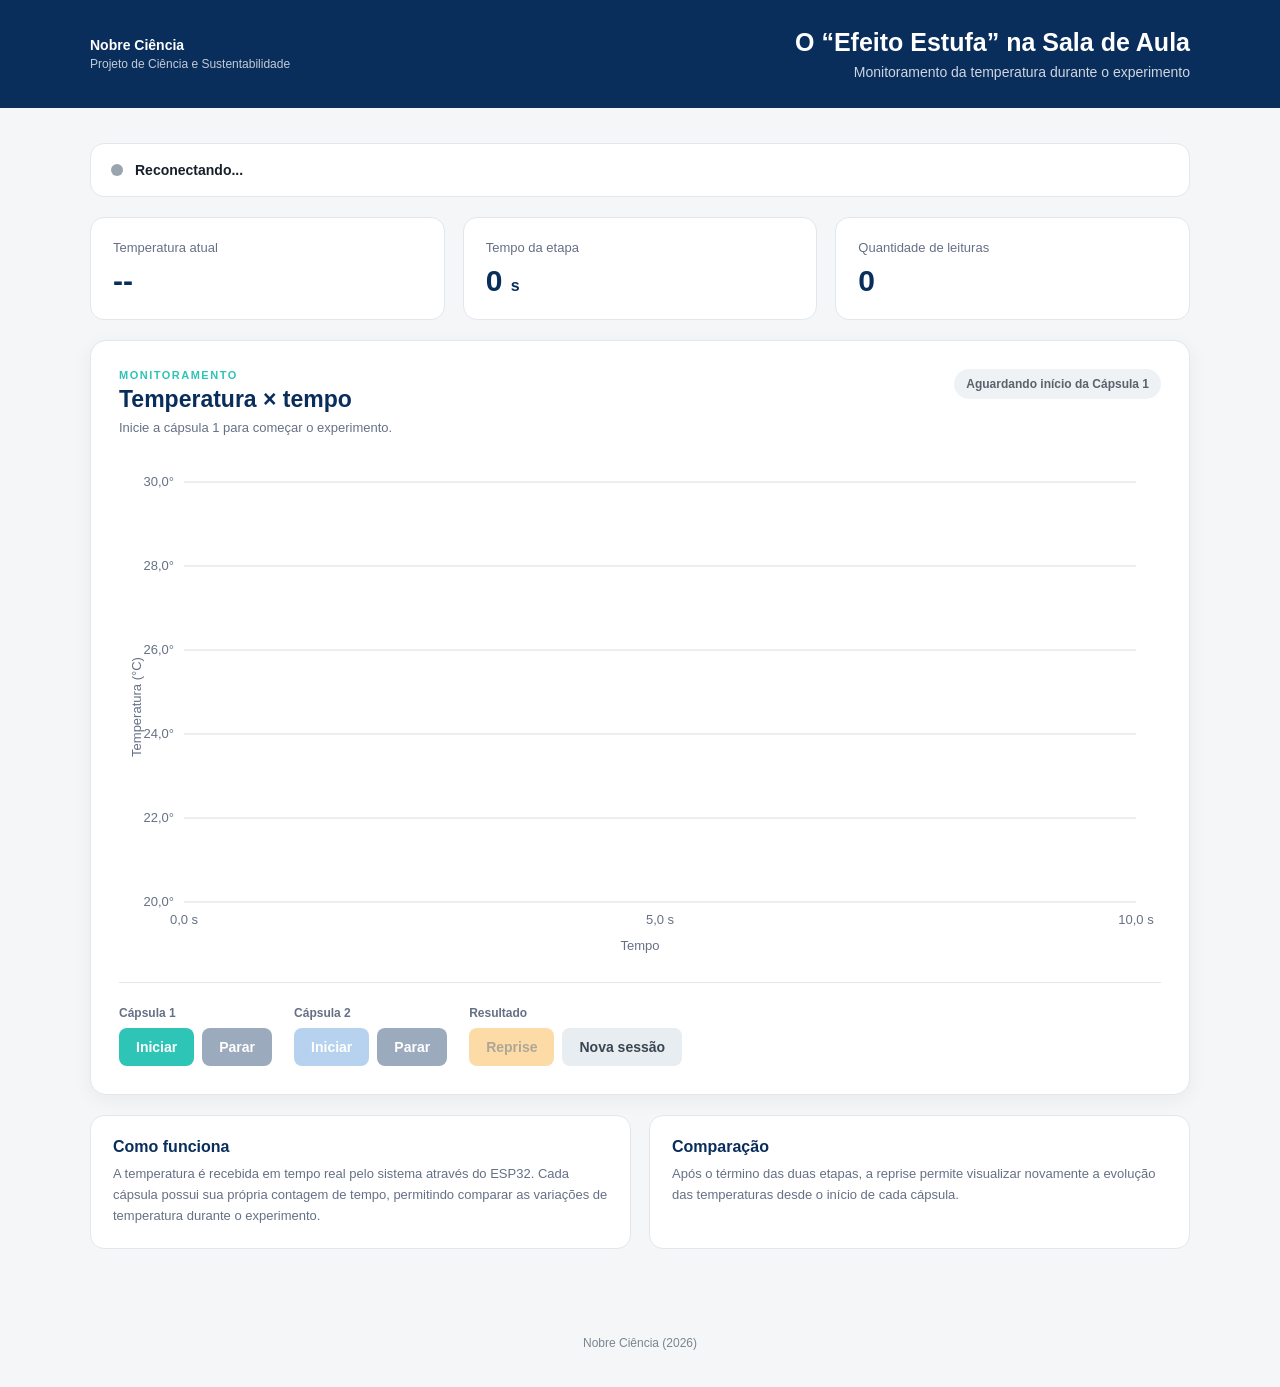
==== public/apresentacao.html @ f06dacd1 "Update apresentacao.html" ====
<!DOCTYPE html>
<html lang="pt-BR">
<head>
    <meta charset="UTF-8">

    <meta
        name="viewport"
        content="width=device-width, initial-scale=1.0"
    >

    <title>Efeito Estufa — Monitoramento</title>

    <link rel="stylesheet" href="style.css">
</head>

<body>

<header>
    <div class="cabecalho-conteudo">
        <div class="marca">
            <div>
                <strong>Nobre Ciência</strong>
                <span>Projeto de Ciência e Sustentabilidade</span>
            </div>
        </div>

        <div class="cabecalho-titulo">
            <h1>O “Efeito Estufa” na Sala de Aula</h1>
            <p>
                Monitoramento da temperatura durante o experimento
            </p>
        </div>
    </div>
</header>


<main>

    <!-- STATUS DA COMUNICAÇÃO -->

    <section class="status-card">

        <div class="status-esquerda">

            <div
                id="statusIndicador"
                class="status-indicador"
            ></div>

            <div>
                <strong id="statusTexto">
                    Conectando ao ESP32...
                </strong>

                <span id="statusLive">
                    Comunicação em tempo real
                </span>
            </div>

        </div>

    </section>


    <!-- INDICADORES -->

    <section class="temperaturas">

        <div class="indicador-card">

            <span>Temperatura atual</span>

            <strong id="temperatura1">
                -- <small>°C</small>
            </strong>

        </div>


        <div class="indicador-card">

            <span>Tempo da etapa</span>

            <strong id="tempoAtual">
                0 <small>s</small>
            </strong>

        </div>


        <div class="indicador-card">

            <span>Quantidade de leituras</span>

            <strong id="quantidadeLeituras">
                0
            </strong>

        </div>

    </section>


    <!-- GRÁFICO -->

    <section class="grafico-container">

        <div class="grafico-cabecalho">

            <div>
                <span class="eyebrow">
                    MONITORAMENTO
                </span>

                <h2>
                    Temperatura × tempo
                </h2>

                <p id="descricaoControle">
                    Inicie a cápsula 1 para começar o experimento.
                </p>
            </div>

            <div
                id="estadoExperimento"
                class="estado-experimento"
            >
                Aguardando
            </div>

        </div>


        <div
            id="graficoArea"
            class="grafico"
        >

            <canvas id="graph"></canvas>

            <div
                id="graficoTooltip"
                class="grafico-tooltip"
            >
                <strong id="tooltipTempo">
                    0 s
                </strong>

                <span id="tooltipTemperatura">
                    0 °C
                </span>
            </div>

        </div>


        <!-- CONTROLES -->

        <div class="controles">

            <div class="grupo-controle">

                <span class="controle-titulo">
                    Cápsula 1
                </span>

                <div class="botoes">

                    <button
                        id="iniciar"
                        type="button"
                    >
                        Iniciar
                    </button>

                    <button
                        id="parar"
                        type="button"
                        class="secundario"
                        disabled
                    >
                        Parar
                    </button>

                </div>

            </div>


            <div class="grupo-controle">

                <span class="controle-titulo">
                    Cápsula 2
                </span>

                <div class="botoes">

                    <button
                        id="iniciar2"
                        type="button"
                        class="capsula2"
                        disabled
                    >
                        Iniciar
                    </button>

                    <button
                        id="parar2"
                        type="button"
                        class="secundario"
                        disabled
                    >
                        Parar
                    </button>

                </div>

            </div>


            <div class="grupo-controle grupo-reprise">

                <span class="controle-titulo">
                    Resultado
                </span>

                <div class="botoes">

                    <button
                        id="reprise"
                        type="button"
                        class="reprise"
                        disabled
                    >
                        Reprise
                    </button>

                    <button
                        id="novaSessao"
                        type="button"
                        class="novo"
                    >
                        Nova sessão
                    </button>

                </div>

            </div>

        </div>

    </section>


    <!-- INFORMAÇÕES DO EXPERIMENTO -->

    <section class="informacoes">

        <article>
            <h3>Como funciona</h3>

            <p>
                A temperatura é recebida em tempo real pelo sistema
                através do ESP32. Cada cápsula possui sua própria
                contagem de tempo, permitindo comparar as variações
                de temperatura durante o experimento.
            </p>
        </article>


        <article>
            <h3>Comparação</h3>

            <p>
                Após o término das duas etapas, a reprise permite
                visualizar novamente a evolução das temperaturas
                desde o início de cada cápsula.
            </p>
        </article>

    </section>

</main>


<footer>
    <p>
        Nobre Ciência (2026)
    </p>
</footer>


<script src="app.js?v=3"></script>

</body>
</html>
---- public/style.css ----
* {
    box-sizing: border-box;
}

:root {
    --azul: #0A2E5C;
    --azul-claro: #4A90D9;
    --verde: #2EC4B6;
    --amarelo: #F9A825;

    --fundo: #f4f6f8;
    --branco: #ffffff;
    --texto: #17202a;
    --texto-secundario: #667085;
    --borda: #e2e7ec;
}


html {
    scroll-behavior: smooth;
}


body {
    margin: 0;

    font-family:
        Arial,
        Helvetica,
        sans-serif;

    background: var(--fundo);
    color: var(--texto);
}


/* =========================
   CABEÇALHO
   ========================= */

header {
    background: var(--azul);
    color: white;

    padding: 28px 20px;
}


.cabecalho-conteudo {
    max-width: 1100px;
    margin: auto;

    display: flex;
    align-items: center;
    justify-content: space-between;

    gap: 30px;
}


.marca {
    display: flex;
    align-items: center;
    gap: 12px;

    min-width: 220px;
}


.marca-simbolo {
    width: 48px;
    height: 48px;

    border-radius: 12px;

    background: var(--verde);

    display: flex;
    align-items: center;
    justify-content: center;

    font-size: 13px;
    font-weight: bold;
}


.marca strong {
    display: block;
    font-size: 14px;
}


.marca span {
    display: block;

    margin-top: 4px;

    font-size: 12px;

    opacity: .75;
}


.cabecalho-titulo {
    text-align: right;
}


.cabecalho-titulo h1 {
    margin: 0;

    font-size: 25px;
}


.cabecalho-titulo p {
    margin: 7px 0 0;

    font-size: 14px;

    opacity: .8;
}


/* =========================
   CONTEÚDO
   ========================= */

main {
    width: min(1100px, calc(100% - 40px));

    margin: 35px auto 50px;
}


/* =========================
   STATUS
   ========================= */

.status-card {
    background: var(--branco);

    border: 1px solid var(--borda);

    border-radius: 14px;

    padding: 18px 20px;

    margin-bottom: 20px;
}


.status-esquerda {
    display: flex;

    align-items: center;

    gap: 12px;
}


.status-indicador {
    width: 12px;
    height: 12px;

    border-radius: 50%;

    background: #9aa4af;
}


.status-indicador.online {
    background: var(--verde);

    box-shadow:
        0 0 0 5px rgba(46, 196, 182, .15);
}


#statusTexto {
    display: block;

    font-size: 14px;
}


#statusLive {
    display: none;

    margin-top: 3px;

    color: var(--texto-secundario);

    font-size: 12px;
}


#statusLive.visivel {
    display: block;
}


/* =========================
   INDICADORES
   ========================= */

.temperaturas {
    display: grid;

    grid-template-columns:
        repeat(3, 1fr);

    gap: 18px;

    margin-bottom: 20px;
}


.indicador-card {
    background: var(--branco);

    border: 1px solid var(--borda);

    border-radius: 14px;

    padding: 22px;
}


.indicador-card span {
    display: block;

    color: var(--texto-secundario);

    font-size: 13px;

    margin-bottom: 9px;
}


.indicador-card strong {
    display: block;

    color: var(--azul);

    font-size: 30px;

    line-height: 1.1;
}


.indicador-card small {
    font-size: 16px;
}


/* =========================
   GRÁFICO
   ========================= */

.grafico-container {
    background: var(--branco);

    border: 1px solid var(--borda);

    border-radius: 16px;

    padding: 28px;

    box-shadow:
        0 5px 20px rgba(0, 0, 0, .05);
}


.grafico-cabecalho {
    display: flex;

    justify-content: space-between;
    align-items: flex-start;

    gap: 20px;

    margin-bottom: 22px;
}


.eyebrow {
    display: block;

    color: var(--verde);

    font-size: 11px;
    font-weight: bold;

    letter-spacing: 1.5px;

    margin-bottom: 5px;
}


.grafico-cabecalho h2 {
    margin: 0;

    color: var(--azul);

    font-size: 23px;
}


.grafico-cabecalho p {
    margin: 7px 0 0;

    color: var(--texto-secundario);

    font-size: 13px;
}


.estado-experimento {
    padding: 8px 12px;

    border-radius: 20px;

    background: #eef2f5;

    color: #59636e;

    font-size: 12px;
    font-weight: bold;

    white-space: nowrap;
}


.estado-experimento.ativo {
    background: rgba(46, 196, 182, .12);

    color: #148f83;
}


.estado-experimento.finalizado {
    background: rgba(249, 168, 37, .14);

    color: #9a6500;
}


/* Área do gráfico */

.grafico {
    position: relative;

    width: 100%;

    height: 500px;

    touch-action: none;

    user-select: none;
}


#graph {
    display: block;

    width: 100%;
    height: 100%;

    cursor: crosshair;
}


/* =========================
   TOOLTIP
   ========================= */

.grafico-tooltip {
    position: absolute;

    display: none;

    pointer-events: none;

    z-index: 10;

    min-width: 120px;

    padding: 9px 11px;

    border-radius: 8px;

    background: rgba(10, 46, 92, .96);

    color: white;

    box-shadow:
        0 5px 18px rgba(0, 0, 0, .18);

    transform:
        translate(12px, -50%);
}


.grafico-tooltip.visivel {
    display: block;
}


.grafico-tooltip strong {
    display: block;

    font-size: 13px;
}


.grafico-tooltip span {
    display: block;

    margin-top: 3px;

    font-size: 12px;

    opacity: .9;
}


/* =========================
   CONTROLES
   ========================= */

.controles {
    display: flex;

    flex-wrap: wrap;

    gap: 22px;

    margin-top: 25px;

    padding-top: 23px;

    border-top: 1px solid var(--borda);
}


.grupo-controle {
    display: flex;

    flex-direction: column;

    gap: 8px;
}


.controle-titulo {
    color: var(--texto-secundario);

    font-size: 12px;
    font-weight: bold;
}


.botoes {
    display: flex;

    gap: 8px;
}


button {
    border: none;

    padding: 11px 17px;

    border-radius: 8px;

    font-size: 14px;
    font-weight: bold;

    cursor: pointer;

    transition:
        transform .15s ease,
        opacity .15s ease,
        filter .15s ease;
}


button:hover:not(:disabled) {
    filter: brightness(.95);

    transform: translateY(-1px);
}


button:active:not(:disabled) {
    transform: translateY(0);
}


button:disabled {
    cursor: not-allowed;

    opacity: .4;
}


#iniciar {
    background: var(--verde);

    color: white;
}


#parar {
    background: var(--azul);

    color: white;
}


#iniciar2 {
    background: var(--azul-claro);

    color: white;
}


#parar2 {
    background: var(--azul);

    color: white;
}


#reprise {
    background: var(--amarelo);

    color: #382600;
}


#novaSessao {
    background: #e8edf1;

    color: #394550;
}


/* =========================
   INFORMAÇÕES
   ========================= */

.informacoes {
    display: grid;

    grid-template-columns:
        repeat(2, 1fr);

    gap: 18px;

    margin-top: 20px;
}


.informacoes article {
    background: white;

    border: 1px solid var(--borda);

    border-radius: 14px;

    padding: 22px;
}


.informacoes h3 {
    margin: 0 0 8px;

    color: var(--azul);

    font-size: 16px;
}


.informacoes p {
    margin: 0;

    color: var(--texto-secundario);

    font-size: 13px;

    line-height: 1.6;
}


/* =========================
   RODAPÉ
   ========================= */

footer {
    padding: 25px 20px;

    text-align: center;

    color: #7b858f;

    font-size: 12px;
}


/* =========================
   RESPONSIVIDADE
   ========================= */

@media (max-width: 800px) {

    .cabecalho-conteudo {
        flex-direction: column;

        align-items: flex-start;
    }


    .cabecalho-titulo {
        text-align: left;
    }


    .temperaturas {
        grid-template-columns: 1fr;
    }


    .informacoes {
        grid-template-columns: 1fr;
    }


    .grafico {
        height: 430px;
    }

}


@media (max-width: 550px) {

    main {
        width: min(100% - 24px, 1100px);

        margin-top: 20px;
    }


    header {
        padding: 22px 16px;
    }


    .cabecalho-titulo h1 {
        font-size: 21px;
    }


    .grafico-container {
        padding: 18px;
    }


    .grafico-cabecalho {
        flex-direction: column;
    }


    .estado-experimento {
        align-self: flex-start;
    }


    .grafico {
        height: 350px;
    }


    .controles {
        flex-direction: column;

        gap: 16px;
    }


    .grupo-controle {
        width: 100%;
    }


    .botoes {
        flex-wrap: wrap;
    }


    button {
        flex: 1;

        min-width: 105px;
    }

}
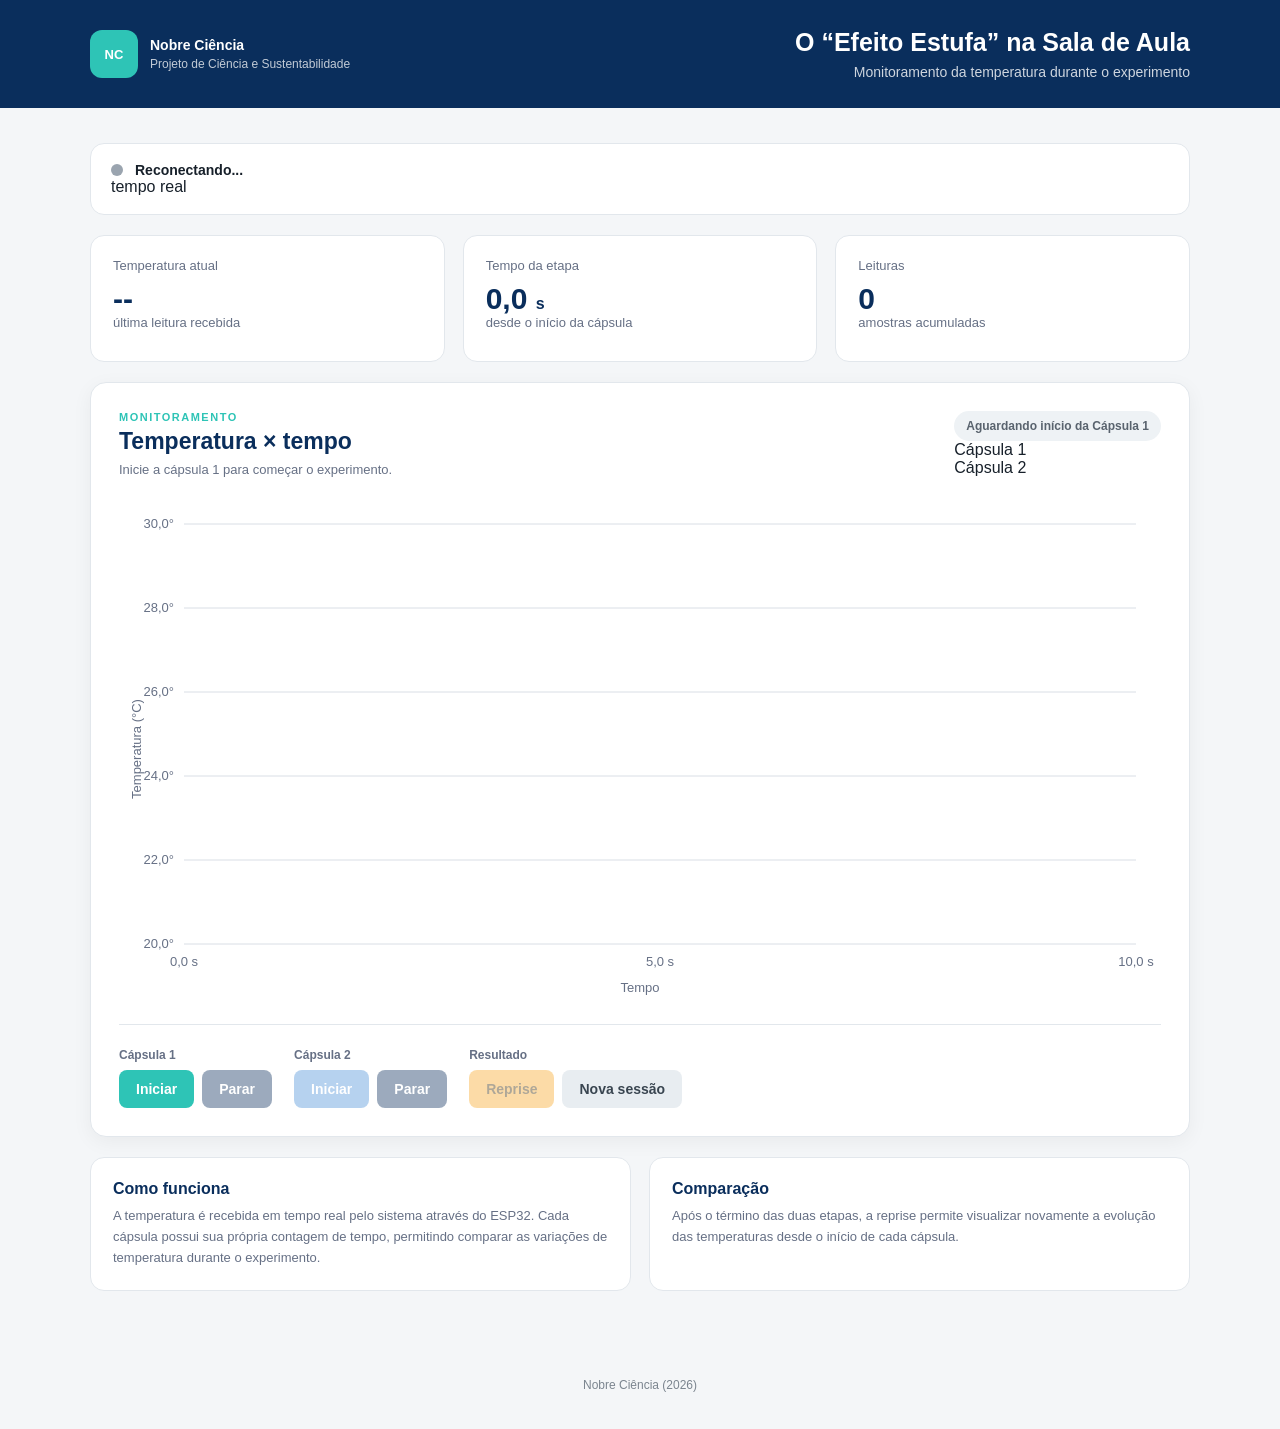
==== commit 6d981728: "Refactor HTML structure and improve readability" ====
--- a/public/apresentacao.html
+++ b/public/apresentacao.html
@@ -2,14 +2,12 @@
 <html lang="pt-BR">
 <head>
     <meta charset="UTF-8">
-
-    <meta
-        name="viewport"
-        content="width=device-width, initial-scale=1.0"
-    >
-
+    <meta name="viewport" content="width=device-width, initial-scale=1.0">
+    <meta name="theme-color" content="#0B2545">
     <title>Efeito Estufa — Monitoramento</title>
-
+    <link rel="preconnect" href="https://fonts.googleapis.com">
+    <link rel="preconnect" href="https://fonts.gstatic.com" crossorigin>
+    <link href="https://fonts.googleapis.com/css2?family=Inter:wght@400;500;600;700;800&display=swap" rel="stylesheet">
     <link rel="stylesheet" href="style.css">
 </head>
 
@@ -18,7 +16,8 @@
 <header>
     <div class="cabecalho-conteudo">
         <div class="marca">
-            <div>
+            <div class="marca-simbolo">NC</div>
+            <div class="marca-texto">
                 <strong>Nobre Ciência</strong>
                 <span>Projeto de Ciência e Sustentabilidade</span>
             </div>
@@ -26,9 +25,7 @@
 
         <div class="cabecalho-titulo">
             <h1>O “Efeito Estufa” na Sala de Aula</h1>
-            <p>
-                Monitoramento da temperatura durante o experimento
-            </p>
+            <p>Monitoramento da temperatura durante o experimento</p>
         </div>
     </div>
 </header>
@@ -36,261 +33,132 @@
 
 <main>
 
-    <!-- STATUS DA COMUNICAÇÃO -->
-
+    <!-- STATUS -->
     <section class="status-card">
-
         <div class="status-esquerda">
-
-            <div
-                id="statusIndicador"
-                class="status-indicador"
-            ></div>
-
-            <div>
-                <strong id="statusTexto">
-                    Conectando ao ESP32...
-                </strong>
-
-                <span id="statusLive">
-                    Comunicação em tempo real
-                </span>
+            <div id="statusIndicador" class="status-indicador"></div>
+            <div class="status-texto">
+                <strong id="statusTexto">Conectando ao ESP32...</strong>
+                <span id="statusLive">Comunicação em tempo real</span>
             </div>
-
         </div>
-
+        <div class="status-direita">
+            <span class="status-tag">tempo real</span>
+        </div>
     </section>
 
 
     <!-- INDICADORES -->
-
     <section class="temperaturas">
+        <div class="indicador-card destaque">
+            <span class="indicador-rotulo">Temperatura atual</span>
+            <strong id="temperatura1" class="indicador-valor">-- <small>°C</small></strong>
+            <span class="indicador-dica">última leitura recebida</span>
+        </div>
 
         <div class="indicador-card">
-
-            <span>Temperatura atual</span>
-
-            <strong id="temperatura1">
-                -- <small>°C</small>
-            </strong>
-
+            <span class="indicador-rotulo">Tempo da etapa</span>
+            <strong id="tempoAtual" class="indicador-valor">0,0 <small>s</small></strong>
+            <span class="indicador-dica">desde o início da cápsula</span>
         </div>
 
-
         <div class="indicador-card">
-
-            <span>Tempo da etapa</span>
-
-            <strong id="tempoAtual">
-                0 <small>s</small>
-            </strong>
-
+            <span class="indicador-rotulo">Leituras</span>
+            <strong id="quantidadeLeituras" class="indicador-valor">0</strong>
+            <span class="indicador-dica">amostras acumuladas</span>
         </div>
-
-
-        <div class="indicador-card">
-
-            <span>Quantidade de leituras</span>
-
-            <strong id="quantidadeLeituras">
-                0
-            </strong>
-
-        </div>
-
     </section>
 
 
     <!-- GRÁFICO -->
-
     <section class="grafico-container">
-
         <div class="grafico-cabecalho">
-
-            <div>
-                <span class="eyebrow">
-                    MONITORAMENTO
-                </span>
-
-                <h2>
-                    Temperatura × tempo
-                </h2>
-
-                <p id="descricaoControle">
-                    Inicie a cápsula 1 para começar o experimento.
-                </p>
+            <div class="grafico-titulo">
+                <span class="eyebrow">MONITORAMENTO</span>
+                <h2>Temperatura × tempo</h2>
+                <p id="descricaoControle">Inicie a cápsula 1 para começar o experimento.</p>
             </div>
 
-            <div
-                id="estadoExperimento"
-                class="estado-experimento"
-            >
-                Aguardando
+            <div class="grafico-meta">
+                <div id="estadoExperimento" class="estado-experimento">Aguardando</div>
+                <div class="legenda">
+                    <div class="legenda-item">
+                        <span class="legenda-cor" style="background:#0B2545"></span>
+                        <span>Cápsula 1</span>
+                    </div>
+                    <div class="legenda-item">
+                        <span class="legenda-cor" style="background:#F59E0B"></span>
+                        <span>Cápsula 2</span>
+                    </div>
+                </div>
+            </div>
+        </div>
+
+        <div id="graficoArea" class="grafico">
+            <canvas id="graph"></canvas>
+            <div id="graficoTooltip" class="grafico-tooltip">
+                <strong id="tooltipTempo">0 s</strong>
+                <span id="tooltipTemperatura">0 °C</span>
+            </div>
+        </div>
+
+        <!-- CONTROLES -->
+        <div class="controles">
+            <div class="grupo-controle">
+                <span class="controle-titulo">Cápsula 1</span>
+                <div class="botoes">
+                    <button id="iniciar" type="button" class="btn btn-verde">Iniciar</button>
+                    <button id="parar" type="button" class="btn btn-azul" disabled>Parar</button>
+                </div>
             </div>
 
-        </div>
-
-
-        <div
-            id="graficoArea"
-            class="grafico"
-        >
-
-            <canvas id="graph"></canvas>
-
-            <div
-                id="graficoTooltip"
-                class="grafico-tooltip"
-            >
-                <strong id="tooltipTempo">
-                    0 s
-                </strong>
-
-                <span id="tooltipTemperatura">
-                    0 °C
-                </span>
+            <div class="grupo-controle">
+                <span class="controle-titulo">Cápsula 2</span>
+                <div class="botoes">
+                    <button id="iniciar2" type="button" class="btn btn-azul-claro" disabled>Iniciar</button>
+                    <button id="parar2" type="button" class="btn btn-azul" disabled>Parar</button>
+                </div>
             </div>
 
+            <div class="grupo-controle grupo-reprise">
+                <span class="controle-titulo">Resultado</span>
+                <div class="botoes">
+                    <button id="reprise" type="button" class="btn btn-amarelo" disabled>Reprise</button>
+                    <button id="novaSessao" type="button" class="btn btn-neutro">Nova sessão</button>
+                </div>
+            </div>
         </div>
-
-
-        <!-- CONTROLES -->
-
-        <div class="controles">
-
-            <div class="grupo-controle">
-
-                <span class="controle-titulo">
-                    Cápsula 1
-                </span>
-
-                <div class="botoes">
-
-                    <button
-                        id="iniciar"
-                        type="button"
-                    >
-                        Iniciar
-                    </button>
-
-                    <button
-                        id="parar"
-                        type="button"
-                        class="secundario"
-                        disabled
-                    >
-                        Parar
-                    </button>
-
-                </div>
-
-            </div>
-
-
-            <div class="grupo-controle">
-
-                <span class="controle-titulo">
-                    Cápsula 2
-                </span>
-
-                <div class="botoes">
-
-                    <button
-                        id="iniciar2"
-                        type="button"
-                        class="capsula2"
-                        disabled
-                    >
-                        Iniciar
-                    </button>
-
-                    <button
-                        id="parar2"
-                        type="button"
-                        class="secundario"
-                        disabled
-                    >
-                        Parar
-                    </button>
-
-                </div>
-
-            </div>
-
-
-            <div class="grupo-controle grupo-reprise">
-
-                <span class="controle-titulo">
-                    Resultado
-                </span>
-
-                <div class="botoes">
-
-                    <button
-                        id="reprise"
-                        type="button"
-                        class="reprise"
-                        disabled
-                    >
-                        Reprise
-                    </button>
-
-                    <button
-                        id="novaSessao"
-                        type="button"
-                        class="novo"
-                    >
-                        Nova sessão
-                    </button>
-
-                </div>
-
-            </div>
-
-        </div>
-
     </section>
 
 
-    <!-- INFORMAÇÕES DO EXPERIMENTO -->
-
+    <!-- INFORMAÇÕES -->
     <section class="informacoes">
-
         <article>
             <h3>Como funciona</h3>
-
             <p>
-                A temperatura é recebida em tempo real pelo sistema
-                através do ESP32. Cada cápsula possui sua própria
-                contagem de tempo, permitindo comparar as variações
-                de temperatura durante o experimento.
+                A temperatura é recebida em tempo real pelo sistema através do ESP32.
+                Cada cápsula possui sua própria contagem de tempo, permitindo comparar
+                as variações de temperatura durante o experimento.
             </p>
         </article>
 
-
         <article>
             <h3>Comparação</h3>
-
             <p>
-                Após o término das duas etapas, a reprise permite
-                visualizar novamente a evolução das temperaturas
-                desde o início de cada cápsula.
+                Após o término das duas etapas, a reprise permite visualizar novamente
+                a evolução das temperaturas desde o início de cada cápsula.
             </p>
         </article>
-
     </section>
 
 </main>
 
 
 <footer>
-    <p>
-        Nobre Ciência (2026)
-    </p>
+    <p>Nobre Ciência (2026)</p>
 </footer>
 
-
-<script src="app.js?v=3"></script>
+<script src="app.js?v=4"></script>
 
 </body>
 </html>
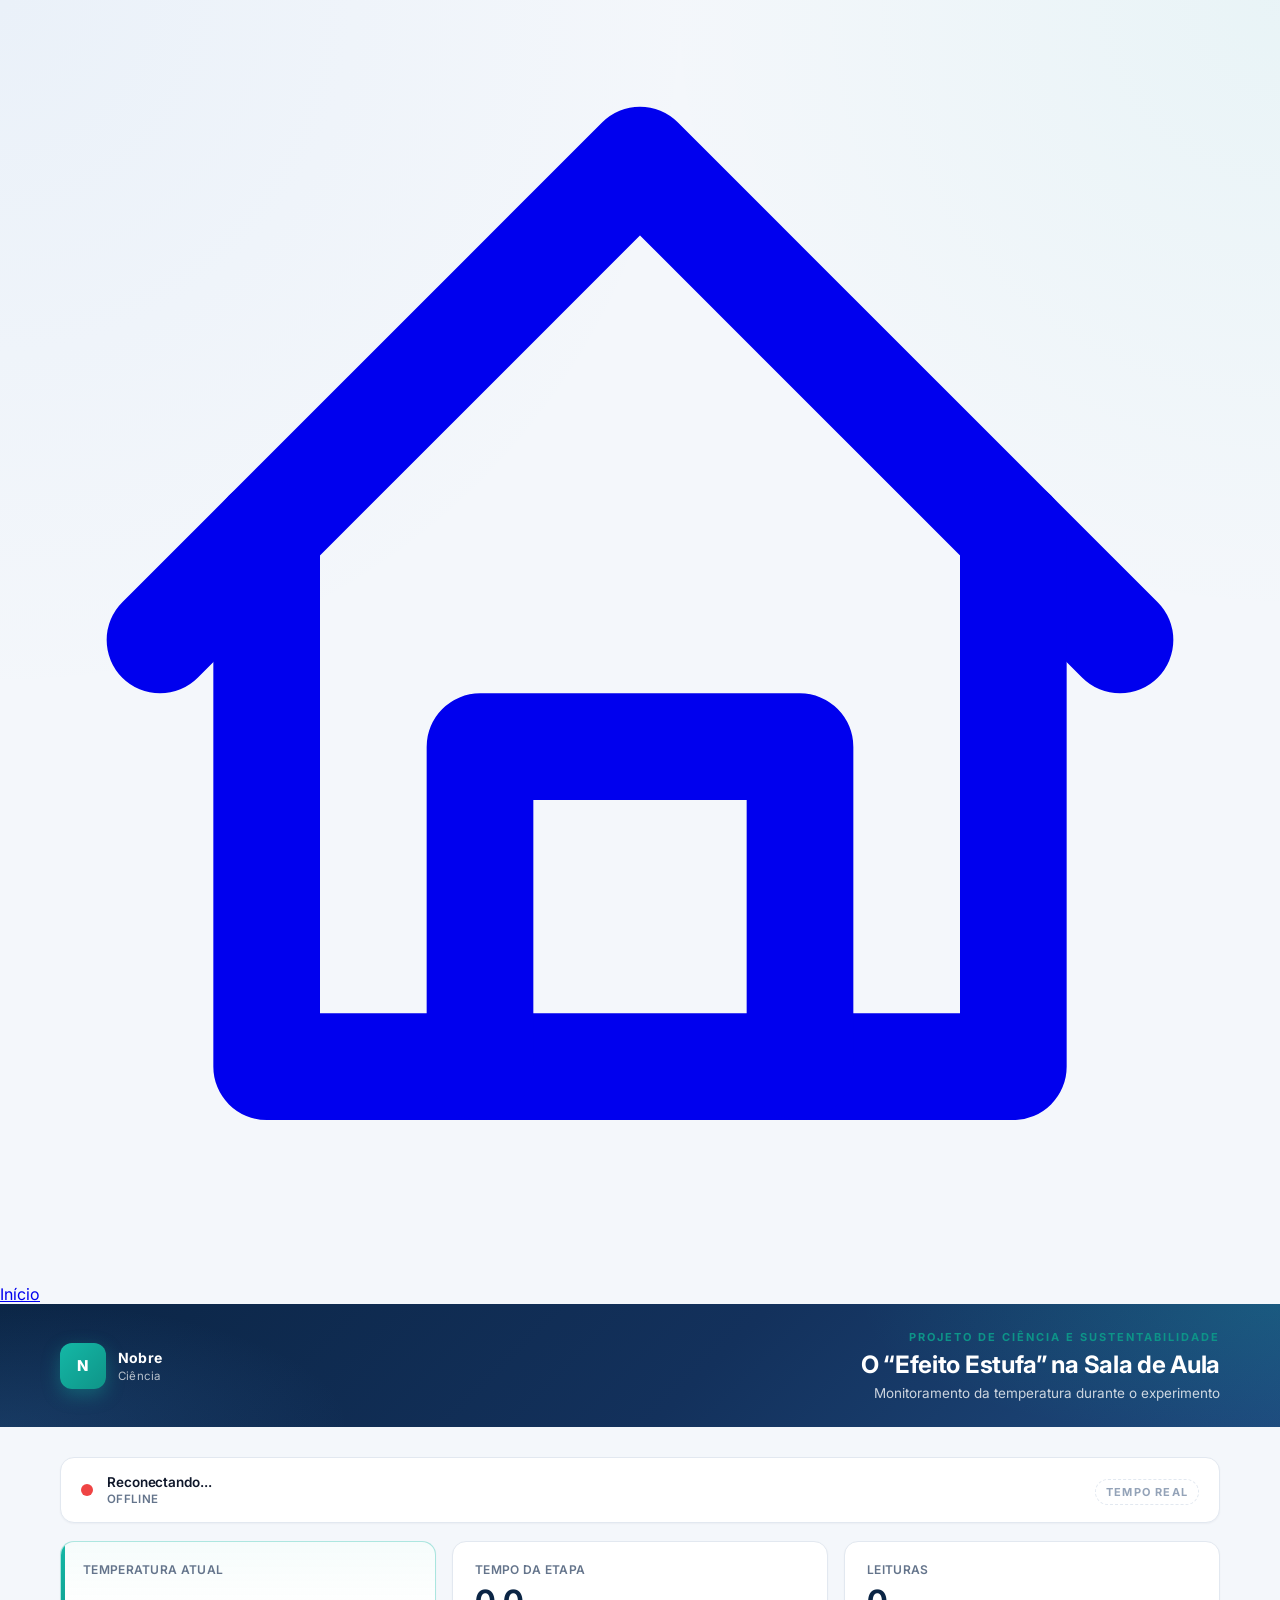
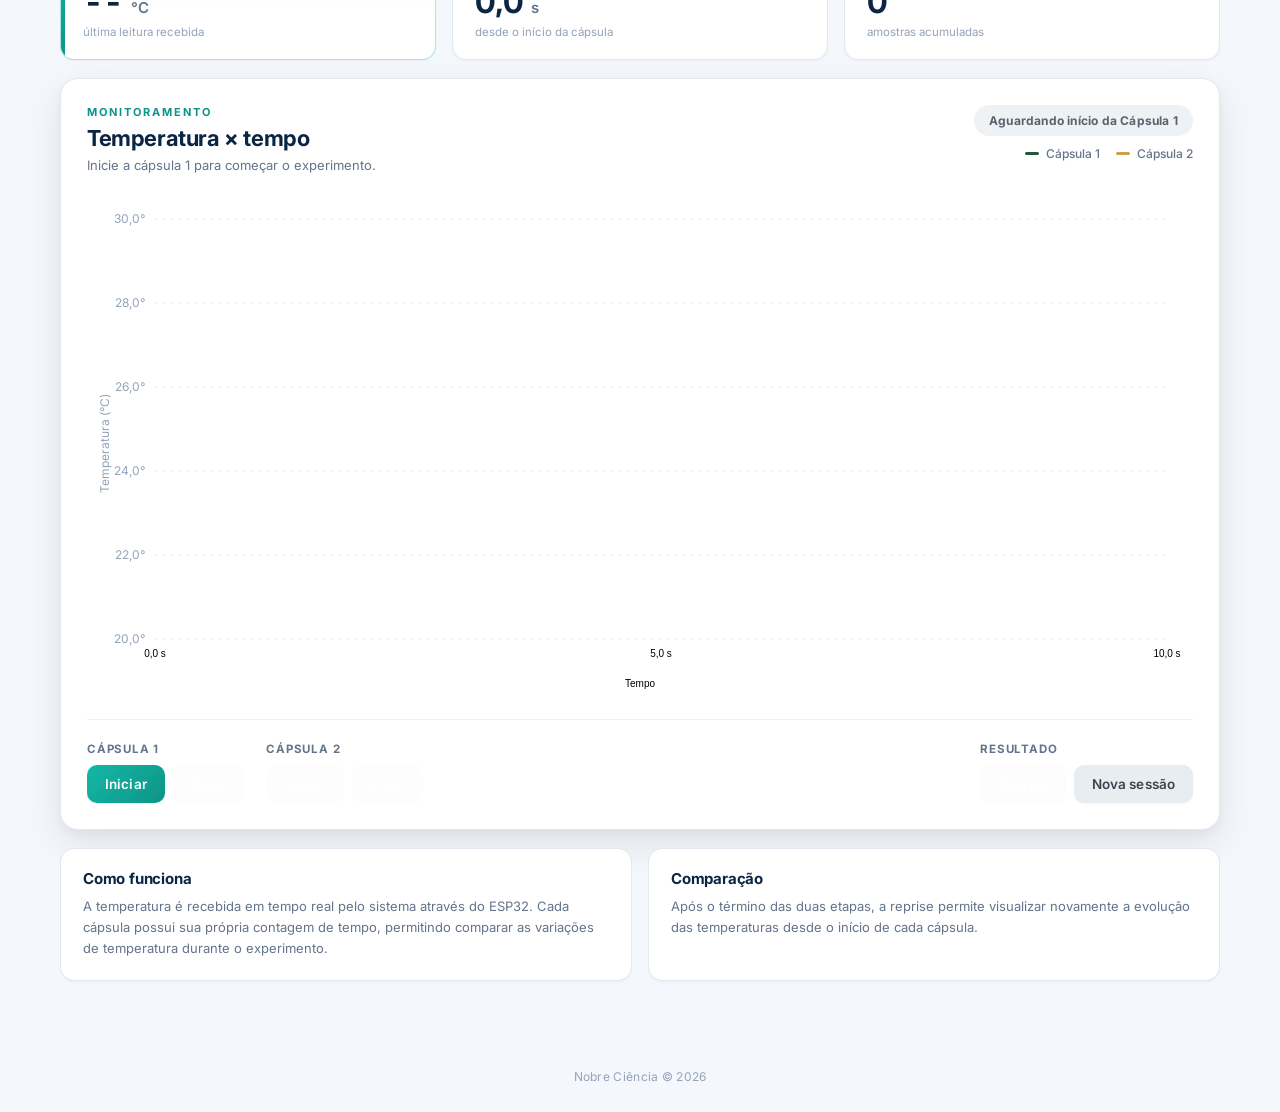
==== commit 9601b9d1: "Update apresentacao.html" ====
--- a/public/apresentacao.html
+++ b/public/apresentacao.html
@@ -3,27 +3,42 @@
 <head>
     <meta charset="UTF-8">
     <meta name="viewport" content="width=device-width, initial-scale=1.0">
-    <meta name="theme-color" content="#0B2545">
+    <meta name="theme-color" content="#0A2014">
     <title>Efeito Estufa — Monitoramento</title>
     <link rel="preconnect" href="https://fonts.googleapis.com">
     <link rel="preconnect" href="https://fonts.gstatic.com" crossorigin>
-    <link href="https://fonts.googleapis.com/css2?family=Inter:wght@400;500;600;700;800&display=swap" rel="stylesheet">
+    <link href="https://fonts.googleapis.com/css2?family=Cinzel:wght@500;600;700&family=Inter:wght@400;500;600;700;800&display=swap" rel="stylesheet">
     <link rel="stylesheet" href="style.css">
 </head>
 
 <body>
 
+<a
+    class="btn-home"
+    href="https://nobreciencia.lilolilo09666.workers.dev/"
+    aria-label="Voltar à página inicial"
+>
+    <svg viewBox="0 0 24 24" fill="none" stroke="currentColor" stroke-width="2"
+         stroke-linecap="round" stroke-linejoin="round" aria-hidden="true">
+        <path d="M3 12L12 3l9 9"/>
+        <path d="M5 10v10h14V10"/>
+        <path d="M9 20v-6h6v6"/>
+    </svg>
+    <span>Início</span>
+</a>
+
 <header>
     <div class="cabecalho-conteudo">
         <div class="marca">
-            <div class="marca-simbolo">NC</div>
+            <div class="marca-simbolo">N</div>
             <div class="marca-texto">
-                <strong>Nobre Ciência</strong>
-                <span>Projeto de Ciência e Sustentabilidade</span>
+                <strong>Nobre</strong>
+                <span>Ciência</span>
             </div>
         </div>
 
         <div class="cabecalho-titulo">
+            <span class="eyebrow">PROJETO DE CIÊNCIA E SUSTENTABILIDADE</span>
             <h1>O “Efeito Estufa” na Sala de Aula</h1>
             <p>Monitoramento da temperatura durante o experimento</p>
         </div>
@@ -43,7 +58,10 @@
             </div>
         </div>
         <div class="status-direita">
-            <span class="status-tag">tempo real</span>
+            <span class="status-tag">
+                <span class="status-tag-dot"></span>
+                tempo real
+            </span>
         </div>
     </section>
 
@@ -74,7 +92,7 @@
     <section class="grafico-container">
         <div class="grafico-cabecalho">
             <div class="grafico-titulo">
-                <span class="eyebrow">MONITORAMENTO</span>
+                <span class="eyebrow eyebrow-dourado">MONITORAMENTO</span>
                 <h2>Temperatura × tempo</h2>
                 <p id="descricaoControle">Inicie a cápsula 1 para começar o experimento.</p>
             </div>
@@ -83,11 +101,11 @@
                 <div id="estadoExperimento" class="estado-experimento">Aguardando</div>
                 <div class="legenda">
                     <div class="legenda-item">
-                        <span class="legenda-cor" style="background:#0B2545"></span>
+                        <span class="legenda-cor" style="background:#1F5A3C"></span>
                         <span>Cápsula 1</span>
                     </div>
                     <div class="legenda-item">
-                        <span class="legenda-cor" style="background:#F59E0B"></span>
+                        <span class="legenda-cor" style="background:#C9A24B"></span>
                         <span>Cápsula 2</span>
                     </div>
                 </div>
@@ -108,27 +126,31 @@
                 <span class="controle-titulo">Cápsula 1</span>
                 <div class="botoes">
                     <button id="iniciar" type="button" class="btn btn-verde">Iniciar</button>
-                    <button id="parar" type="button" class="btn btn-azul" disabled>Parar</button>
+                    <button id="parar" type="button" class="btn btn-outline" disabled>Parar</button>
                 </div>
             </div>
 
             <div class="grupo-controle">
                 <span class="controle-titulo">Cápsula 2</span>
                 <div class="botoes">
-                    <button id="iniciar2" type="button" class="btn btn-azul-claro" disabled>Iniciar</button>
-                    <button id="parar2" type="button" class="btn btn-azul" disabled>Parar</button>
+                    <button id="iniciar2" type="button" class="btn btn-dourado" disabled>Iniciar</button>
+                    <button id="parar2" type="button" class="btn btn-outline" disabled>Parar</button>
                 </div>
             </div>
 
             <div class="grupo-controle grupo-reprise">
                 <span class="controle-titulo">Resultado</span>
                 <div class="botoes">
-                    <button id="reprise" type="button" class="btn btn-amarelo" disabled>Reprise</button>
+                    <button id="reprise" type="button" class="btn btn-dourado-soft" disabled>Reprise</button>
                     <button id="novaSessao" type="button" class="btn btn-neutro">Nova sessão</button>
                 </div>
             </div>
         </div>
     </section>
+
+
+    <!-- RESULTADO FINAL (preenchido por JS) -->
+    <div id="areaResultado"></div>
 
 
     <!-- INFORMAÇÕES -->
@@ -155,10 +177,11 @@
 
 
 <footer>
-    <p>Nobre Ciência (2026)</p>
+    <span class="footer-linha"></span>
+    <p>Nobre Ciência © 2026</p>
 </footer>
 
-<script src="app.js?v=4"></script>
+<script src="app.js?v=5"></script>
 
 </body>
 </html>
--- a/public/style.css
+++ b/public/style.css
@@ -1,137 +1,140 @@
-* {
-    box-sizing: border-box;
-}
+* { box-sizing: border-box; margin: 0; padding: 0; }
 
 :root {
-    --azul: #0A2E5C;
-    --azul-claro: #4A90D9;
-    --verde: #2EC4B6;
-    --amarelo: #F9A825;
-
-    --fundo: #f4f6f8;
-    --branco: #ffffff;
-    --texto: #17202a;
-    --texto-secundario: #667085;
-    --borda: #e2e7ec;
-}
-
-
-html {
-    scroll-behavior: smooth;
-}
-
+    --azul-900: #0B2545;
+    --azul-800: #13315C;
+    --azul-700: #1E4A7E;
+    --azul-500: #4A90D9;
+    --azul-claro: #6EA9E0;
+
+    --verde-500: #14B8A6;
+    --verde-600: #0D9488;
+
+    --amarelo-500: #F59E0B;
+    --amarelo-600: #D97706;
+
+    --fundo: #F4F7FB;
+    --branco: #FFFFFF;
+    --texto: #0F172A;
+    --texto-sec: #64748B;
+    --texto-mute: #94A3B8;
+    --borda: #E2E8F0;
+    --borda-2: #EEF2F7;
+
+    --sombra-1: 0 1px 2px rgba(15, 23, 42, .04);
+    --sombra-2: 0 4px 14px rgba(15, 23, 42, .06), 0 1px 3px rgba(15, 23, 42, .04);
+    --sombra-3: 0 14px 38px rgba(15, 23, 42, .09), 0 4px 10px rgba(15, 23, 42, .04);
+
+    --radius-sm: 10px;
+    --radius: 14px;
+    --radius-lg: 18px;
+}
+
+html { scroll-behavior: smooth; }
 
 body {
-    margin: 0;
-
-    font-family:
-        Arial,
-        Helvetica,
-        sans-serif;
-
+    font-family: "Inter", -apple-system, BlinkMacSystemFont, "Segoe UI", Arial, sans-serif;
     background: var(--fundo);
+    background-image:
+        radial-gradient(circle at 0% 0%, rgba(74, 144, 217, .06), transparent 45%),
+        radial-gradient(circle at 100% 0%, rgba(20, 184, 166, .05), transparent 40%);
+    background-attachment: fixed;
     color: var(--texto);
-}
-
+    -webkit-font-smoothing: antialiased;
+    min-height: 100vh;
+}
 
 /* =========================
    CABEÇALHO
    ========================= */
 
 header {
-    background: var(--azul);
-    color: white;
-
-    padding: 28px 20px;
-}
-
+    background: linear-gradient(135deg, #0B2545 0%, #13315C 55%, #1E4A7E 100%);
+    color: #fff;
+    padding: 26px 22px;
+    position: relative;
+    overflow: hidden;
+}
+
+header::after {
+    content: "";
+    position: absolute;
+    inset: 0;
+    background:
+        radial-gradient(600px 200px at 100% 0%, rgba(20, 184, 166, .18), transparent 70%),
+        radial-gradient(500px 180px at 0% 100%, rgba(74, 144, 217, .18), transparent 70%);
+    pointer-events: none;
+}
 
 .cabecalho-conteudo {
-    max-width: 1100px;
+    position: relative;
+    z-index: 1;
+    max-width: 1160px;
     margin: auto;
-
     display: flex;
     align-items: center;
     justify-content: space-between;
-
     gap: 30px;
 }
-
 
 .marca {
     display: flex;
     align-items: center;
     gap: 12px;
-
-    min-width: 220px;
-}
-
+    min-width: 230px;
+}
 
 .marca-simbolo {
-    width: 48px;
-    height: 48px;
-
+    width: 46px;
+    height: 46px;
     border-radius: 12px;
-
-    background: var(--verde);
-
+    background: linear-gradient(135deg, var(--verde-500), #0F9488);
     display: flex;
     align-items: center;
     justify-content: center;
-
-    font-size: 13px;
-    font-weight: bold;
-}
-
-
-.marca strong {
+    font-weight: 800;
+    font-size: 15px;
+    letter-spacing: .5px;
+    box-shadow: 0 6px 18px rgba(20, 184, 166, .35);
+}
+
+.marca-texto strong {
     display: block;
     font-size: 14px;
-}
-
-
-.marca span {
-    display: block;
-
-    margin-top: 4px;
-
-    font-size: 12px;
-
-    opacity: .75;
-}
-
-
-.cabecalho-titulo {
-    text-align: right;
-}
-
+    font-weight: 700;
+    letter-spacing: .2px;
+}
+
+.marca-texto span {
+    display: block;
+    margin-top: 3px;
+    font-size: 11.5px;
+    opacity: .7;
+    letter-spacing: .2px;
+}
+
+.cabecalho-titulo { text-align: right; }
 
 .cabecalho-titulo h1 {
-    margin: 0;
-
-    font-size: 25px;
-}
-
+    font-size: 24px;
+    font-weight: 700;
+    letter-spacing: -.3px;
+}
 
 .cabecalho-titulo p {
-    margin: 7px 0 0;
-
-    font-size: 14px;
-
-    opacity: .8;
-}
-
+    margin-top: 6px;
+    font-size: 13.5px;
+    opacity: .78;
+}
 
 /* =========================
    CONTEÚDO
    ========================= */
 
 main {
-    width: min(1100px, calc(100% - 40px));
-
-    margin: 35px auto 50px;
-}
-
+    width: min(1160px, calc(100% - 40px));
+    margin: 30px auto 60px;
+}
 
 /* =========================
    STATUS
@@ -139,66 +142,87 @@
 
 .status-card {
     background: var(--branco);
-
     border: 1px solid var(--borda);
-
-    border-radius: 14px;
-
-    padding: 18px 20px;
-
-    margin-bottom: 20px;
-}
-
+    border-radius: var(--radius);
+    padding: 16px 20px;
+    margin-bottom: 18px;
+    display: flex;
+    align-items: center;
+    justify-content: space-between;
+    gap: 14px;
+    box-shadow: var(--sombra-1);
+}
 
 .status-esquerda {
     display: flex;
-
     align-items: center;
-
-    gap: 12px;
-}
-
+    gap: 14px;
+}
 
 .status-indicador {
     width: 12px;
     height: 12px;
-
     border-radius: 50%;
-
-    background: #9aa4af;
-}
-
+    background: #9AA4AF;
+    flex-shrink: 0;
+    transition: background .3s ease;
+}
 
 .status-indicador.online {
-    background: var(--verde);
-
-    box-shadow:
-        0 0 0 5px rgba(46, 196, 182, .15);
-}
-
-
-#statusTexto {
-    display: block;
-
-    font-size: 14px;
-}
-
+    background: var(--verde-500);
+    animation: pulso 2s ease-out infinite;
+}
+
+.status-indicador.offline {
+    background: #EF4444;
+}
+
+.status-indicador.processando {
+    background: var(--amarelo-500);
+    animation: pulso-amarelo 1.6s ease-out infinite;
+}
+
+@keyframes pulso {
+    0%   { box-shadow: 0 0 0 0 rgba(20, 184, 166, .55); }
+    70%  { box-shadow: 0 0 0 10px rgba(20, 184, 166, 0); }
+    100% { box-shadow: 0 0 0 0 rgba(20, 184, 166, 0); }
+}
+
+@keyframes pulso-amarelo {
+    0%   { box-shadow: 0 0 0 0 rgba(245, 158, 11, .55); }
+    70%  { box-shadow: 0 0 0 10px rgba(245, 158, 11, 0); }
+    100% { box-shadow: 0 0 0 0 rgba(245, 158, 11, 0); }
+}
+
+.status-texto strong {
+    display: block;
+    font-size: 13.5px;
+    font-weight: 600;
+    letter-spacing: -.1px;
+}
 
 #statusLive {
     display: none;
-
-    margin-top: 3px;
-
-    color: var(--texto-secundario);
-
-    font-size: 12px;
-}
-
-
-#statusLive.visivel {
-    display: block;
-}
-
+    margin-top: 2px;
+    color: var(--texto-sec);
+    font-size: 11.5px;
+    letter-spacing: .3px;
+    text-transform: uppercase;
+    font-weight: 600;
+}
+
+#statusLive.visivel { display: block; }
+
+.status-tag {
+    font-size: 11px;
+    font-weight: 700;
+    letter-spacing: 1.2px;
+    text-transform: uppercase;
+    color: var(--texto-mute);
+    border: 1px dashed var(--borda);
+    padding: 5px 10px;
+    border-radius: 100px;
+}
 
 /* =========================
    INDICADORES
@@ -206,53 +230,76 @@
 
 .temperaturas {
     display: grid;
-
-    grid-template-columns:
-        repeat(3, 1fr);
-
-    gap: 18px;
-
-    margin-bottom: 20px;
-}
-
+    grid-template-columns: repeat(3, 1fr);
+    gap: 16px;
+    margin-bottom: 18px;
+}
 
 .indicador-card {
     background: var(--branco);
-
     border: 1px solid var(--borda);
-
-    border-radius: 14px;
-
-    padding: 22px;
-}
-
-
-.indicador-card span {
-    display: block;
-
-    color: var(--texto-secundario);
-
-    font-size: 13px;
-
-    margin-bottom: 9px;
-}
-
-
-.indicador-card strong {
-    display: block;
-
-    color: var(--azul);
-
-    font-size: 30px;
-
-    line-height: 1.1;
-}
-
-
-.indicador-card small {
-    font-size: 16px;
-}
-
+    border-radius: var(--radius);
+    padding: 20px 22px;
+    box-shadow: var(--sombra-1);
+    transition: transform .2s ease, box-shadow .2s ease;
+    position: relative;
+    overflow: hidden;
+}
+
+.indicador-card:hover {
+    transform: translateY(-2px);
+    box-shadow: var(--sombra-2);
+}
+
+.indicador-card.destaque {
+    border-color: rgba(20, 184, 166, .35);
+    background:
+        linear-gradient(180deg, rgba(20, 184, 166, .04), transparent 60%),
+        var(--branco);
+}
+
+.indicador-card.destaque::before {
+    content: "";
+    position: absolute;
+    left: 0; top: 0; bottom: 0;
+    width: 4px;
+    background: linear-gradient(180deg, var(--verde-500), var(--verde-600));
+}
+
+.indicador-rotulo {
+    display: block;
+    color: var(--texto-sec);
+    font-size: 12px;
+    font-weight: 600;
+    letter-spacing: .3px;
+    text-transform: uppercase;
+}
+
+.indicador-valor {
+    display: block;
+    margin-top: 8px;
+    color: var(--azul-900);
+    font-size: 32px;
+    font-weight: 700;
+    line-height: 1.05;
+    letter-spacing: -1px;
+    font-variant-numeric: tabular-nums;
+    font-feature-settings: "tnum";
+}
+
+.indicador-valor small {
+    font-size: 15px;
+    font-weight: 600;
+    color: var(--texto-sec);
+    letter-spacing: 0;
+}
+
+.indicador-dica {
+    display: block;
+    margin-top: 6px;
+    font-size: 11.5px;
+    color: var(--texto-mute);
+}
 
 /* =========================
    GRÁFICO
@@ -260,170 +307,134 @@
 
 .grafico-container {
     background: var(--branco);
-
     border: 1px solid var(--borda);
-
-    border-radius: 16px;
-
-    padding: 28px;
-
-    box-shadow:
-        0 5px 20px rgba(0, 0, 0, .05);
-}
-
+    border-radius: var(--radius-lg);
+    padding: 26px;
+    box-shadow: var(--sombra-3);
+}
 
 .grafico-cabecalho {
     display: flex;
-
     justify-content: space-between;
     align-items: flex-start;
-
-    gap: 20px;
-
-    margin-bottom: 22px;
-}
-
+    gap: 22px;
+    margin-bottom: 20px;
+    flex-wrap: wrap;
+}
 
 .eyebrow {
     display: block;
-
-    color: var(--verde);
-
+    color: var(--verde-600);
     font-size: 11px;
-    font-weight: bold;
-
-    letter-spacing: 1.5px;
-
-    margin-bottom: 5px;
-}
-
-
-.grafico-cabecalho h2 {
-    margin: 0;
-
-    color: var(--azul);
-
-    font-size: 23px;
-}
-
-
-.grafico-cabecalho p {
-    margin: 7px 0 0;
-
-    color: var(--texto-secundario);
-
+    font-weight: 700;
+    letter-spacing: 2px;
+    margin-bottom: 6px;
+}
+
+.grafico-titulo h2 {
+    color: var(--azul-900);
+    font-size: 22px;
+    font-weight: 700;
+    letter-spacing: -.4px;
+}
+
+.grafico-titulo p {
+    margin-top: 6px;
+    color: var(--texto-sec);
     font-size: 13px;
-}
-
+    max-width: 520px;
+}
+
+.grafico-meta {
+    display: flex;
+    flex-direction: column;
+    align-items: flex-end;
+    gap: 10px;
+}
 
 .estado-experimento {
-    padding: 8px 12px;
-
-    border-radius: 20px;
-
-    background: #eef2f5;
-
-    color: #59636e;
-
+    padding: 7px 14px;
+    border-radius: 100px;
+    background: #EEF2F5;
+    color: #59636E;
     font-size: 12px;
-    font-weight: bold;
-
+    font-weight: 700;
+    letter-spacing: .2px;
     white-space: nowrap;
-}
-
+    border: 1px solid transparent;
+}
 
 .estado-experimento.ativo {
-    background: rgba(46, 196, 182, .12);
-
-    color: #148f83;
-}
-
+    background: rgba(20, 184, 166, .1);
+    color: var(--verde-600);
+    border-color: rgba(20, 184, 166, .25);
+}
 
 .estado-experimento.finalizado {
-    background: rgba(249, 168, 37, .14);
-
-    color: #9a6500;
-}
-
+    background: rgba(245, 158, 11, .1);
+    color: var(--amarelo-600);
+    border-color: rgba(245, 158, 11, .25);
+}
+
+.legenda {
+    display: flex;
+    gap: 16px;
+    font-size: 12px;
+    color: var(--texto-sec);
+    font-weight: 500;
+}
+
+.legenda-item {
+    display: inline-flex;
+    align-items: center;
+    gap: 7px;
+}
+
+.legenda-cor {
+    display: inline-block;
+    width: 14px;
+    height: 3px;
+    border-radius: 2px;
+}
 
 /* Área do gráfico */
 
 .grafico {
     position: relative;
-
     width: 100%;
-
     height: 500px;
-
     touch-action: none;
-
     user-select: none;
 }
 
-
 #graph {
     display: block;
-
     width: 100%;
     height: 100%;
-
     cursor: crosshair;
 }
 
-
-/* =========================
-   TOOLTIP
-   ========================= */
+/* Tooltip */
 
 .grafico-tooltip {
     position: absolute;
-
     display: none;
-
     pointer-events: none;
-
     z-index: 10;
-
     min-width: 120px;
-
-    padding: 9px 11px;
-
-    border-radius: 8px;
-
-    background: rgba(10, 46, 92, .96);
-
-    color: white;
-
-    box-shadow:
-        0 5px 18px rgba(0, 0, 0, .18);
-
-    transform:
-        translate(12px, -50%);
-}
-
-
-.grafico-tooltip.visivel {
-    display: block;
-}
-
-
-.grafico-tooltip strong {
-    display: block;
-
-    font-size: 13px;
-}
-
-
-.grafico-tooltip span {
-    display: block;
-
-    margin-top: 3px;
-
-    font-size: 12px;
-
-    opacity: .9;
-}
-
+    padding: 9px 12px;
+    border-radius: 10px;
+    background: rgba(11, 37, 69, .96);
+    color: #fff;
+    box-shadow: 0 8px 22px rgba(0, 0, 0, .22);
+    transform: translate(12px, -50%);
+    backdrop-filter: blur(4px);
+}
+
+.grafico-tooltip.visivel { display: block; }
+
+.grafico-tooltip strong { display: block; font-size: 13px; }
+.grafico-tooltip span { display: block; margin-top: 3px; font-size: 12px; opacity: .85; }
 
 /* =========================
    CONTROLES
@@ -431,122 +442,84 @@
 
 .controles {
     display: flex;
-
     flex-wrap: wrap;
-
     gap: 22px;
-
-    margin-top: 25px;
-
-    padding-top: 23px;
-
-    border-top: 1px solid var(--borda);
-}
-
+    margin-top: 26px;
+    padding-top: 22px;
+    border-top: 1px solid var(--borda-2);
+}
 
 .grupo-controle {
     display: flex;
-
     flex-direction: column;
-
-    gap: 8px;
-}
-
+    gap: 9px;
+}
+
+.grupo-reprise { margin-left: auto; }
 
 .controle-titulo {
-    color: var(--texto-secundario);
-
-    font-size: 12px;
-    font-weight: bold;
-}
-
-
-.botoes {
-    display: flex;
-
-    gap: 8px;
-}
-
-
-button {
+    color: var(--texto-sec);
+    font-size: 11.5px;
+    font-weight: 700;
+    letter-spacing: .8px;
+    text-transform: uppercase;
+}
+
+.botoes { display: flex; gap: 8px; }
+
+.btn {
     border: none;
-
-    padding: 11px 17px;
-
-    border-radius: 8px;
-
-    font-size: 14px;
-    font-weight: bold;
-
+    padding: 11px 18px;
+    border-radius: var(--radius-sm);
+    font-family: inherit;
+    font-size: 13.5px;
+    font-weight: 600;
+    letter-spacing: .1px;
     cursor: pointer;
-
-    transition:
-        transform .15s ease,
-        opacity .15s ease,
-        filter .15s ease;
-}
-
-
-button:hover:not(:disabled) {
+    color: #fff;
+    transition: transform .15s ease, box-shadow .15s ease, opacity .15s ease, filter .15s ease;
+    box-shadow: var(--sombra-1);
+    position: relative;
+}
+
+.btn:hover:not(:disabled) {
+    transform: translateY(-1px);
+    box-shadow: var(--sombra-2);
+    filter: brightness(1.05);
+}
+
+.btn:active:not(:disabled) {
+    transform: translateY(0);
     filter: brightness(.95);
-
-    transform: translateY(-1px);
-}
-
-
-button:active:not(:disabled) {
-    transform: translateY(0);
-}
-
-
-button:disabled {
+}
+
+.btn:disabled {
     cursor: not-allowed;
-
-    opacity: .4;
-}
-
-
-#iniciar {
-    background: var(--verde);
-
-    color: white;
-}
-
-
-#parar {
-    background: var(--azul);
-
-    color: white;
-}
-
-
-#iniciar2 {
-    background: var(--azul-claro);
-
-    color: white;
-}
-
-
-#parar2 {
-    background: var(--azul);
-
-    color: white;
-}
-
-
-#reprise {
-    background: var(--amarelo);
-
-    color: #382600;
-}
-
-
-#novaSessao {
-    background: #e8edf1;
-
+    opacity: .35;
+    box-shadow: none;
+}
+
+.btn-verde {
+    background: linear-gradient(135deg, var(--verde-500), var(--verde-600));
+}
+
+.btn-azul {
+    background: linear-gradient(135deg, var(--azul-800), var(--azul-900));
+}
+
+.btn-azul-claro {
+    background: linear-gradient(135deg, var(--azul-500), var(--azul-700));
+}
+
+.btn-amarelo {
+    background: linear-gradient(135deg, var(--amarelo-500), var(--amarelo-600));
+    color: #2A1A00;
+}
+
+.btn-neutro {
+    background: #E8EDF1;
     color: #394550;
 }
-
 
 /* =========================
    INFORMAÇÕES
@@ -554,157 +527,146 @@
 
 .informacoes {
     display: grid;
-
-    grid-template-columns:
-        repeat(2, 1fr);
-
-    gap: 18px;
-
-    margin-top: 20px;
-}
-
+    grid-template-columns: repeat(2, 1fr);
+    gap: 16px;
+    margin-top: 18px;
+}
 
 .informacoes article {
-    background: white;
-
+    background: #fff;
     border: 1px solid var(--borda);
-
-    border-radius: 14px;
-
-    padding: 22px;
-}
-
+    border-radius: var(--radius);
+    padding: 20px 22px;
+    box-shadow: var(--sombra-1);
+}
 
 .informacoes h3 {
-    margin: 0 0 8px;
-
-    color: var(--azul);
-
-    font-size: 16px;
-}
-
+    margin-bottom: 8px;
+    color: var(--azul-900);
+    font-size: 15px;
+    font-weight: 700;
+    letter-spacing: -.2px;
+}
 
 .informacoes p {
-    margin: 0;
-
-    color: var(--texto-secundario);
-
+    color: var(--texto-sec);
     font-size: 13px;
-
-    line-height: 1.6;
-}
-
+    line-height: 1.65;
+}
+
+/* =========================
+   RESULTADO FINAL (dinâmico)
+   ========================= */
+
+.resultado-final {
+    margin-top: 22px;
+    padding: 18px 20px;
+    background: linear-gradient(135deg, #F8FAFC, #F1F5F9);
+    border: 1px solid var(--borda);
+    border-radius: var(--radius);
+}
+
+.resultado-final-titulo {
+    font-size: 12px;
+    font-weight: 700;
+    letter-spacing: 1.2px;
+    text-transform: uppercase;
+    color: var(--texto-sec);
+    margin-bottom: 12px;
+}
+
+.resultado-final-grid {
+    display: grid;
+    grid-template-columns: repeat(2, 1fr);
+    gap: 14px;
+}
+
+.resultado-final-item {
+    background: #fff;
+    border: 1px solid var(--borda);
+    border-radius: var(--radius-sm);
+    padding: 14px 16px;
+    display: flex;
+    flex-direction: column;
+    gap: 6px;
+}
+
+.resultado-final-item span {
+    font-size: 12px;
+    color: var(--texto-sec);
+    font-weight: 600;
+    letter-spacing: .3px;
+    text-transform: uppercase;
+}
+
+.resultado-final-item strong {
+    font-size: 22px;
+    color: var(--azul-900);
+    font-weight: 700;
+    letter-spacing: -.4px;
+    font-variant-numeric: tabular-nums;
+}
 
 /* =========================
    RODAPÉ
    ========================= */
 
 footer {
-    padding: 25px 20px;
-
+    padding: 28px 20px;
     text-align: center;
-
-    color: #7b858f;
-
+    color: var(--texto-mute);
     font-size: 12px;
-}
-
+    letter-spacing: .3px;
+}
 
 /* =========================
    RESPONSIVIDADE
    ========================= */
 
-@media (max-width: 800px) {
-
+@media (max-width: 900px) {
     .cabecalho-conteudo {
         flex-direction: column;
-
         align-items: flex-start;
     }
 
-
-    .cabecalho-titulo {
-        text-align: left;
+    .cabecalho-titulo { text-align: left; }
+
+    .temperaturas { grid-template-columns: 1fr; }
+    .informacoes { grid-template-columns: 1fr; }
+
+    .grafico { height: 440px; }
+
+    .grupo-reprise { margin-left: 0; }
+}
+
+@media (max-width: 600px) {
+    main {
+        width: calc(100% - 24px);
+        margin-top: 18px;
     }
 
-
-    .temperaturas {
-        grid-template-columns: 1fr;
+    header { padding: 20px 16px; }
+
+    .cabecalho-titulo h1 { font-size: 20px; }
+
+    .grafico-container { padding: 18px; }
+    .grafico-cabecalho { flex-direction: column; }
+
+    .grafico-meta {
+        align-items: flex-start;
+        flex-direction: row;
+        flex-wrap: wrap;
+        gap: 12px;
     }
 
-
-    .informacoes {
-        grid-template-columns: 1fr;
-    }
-
-
-    .grafico {
-        height: 430px;
-    }
-
-}
-
-
-@media (max-width: 550px) {
-
-    main {
-        width: min(100% - 24px, 1100px);
-
-        margin-top: 20px;
-    }
-
-
-    header {
-        padding: 22px 16px;
-    }
-
-
-    .cabecalho-titulo h1 {
-        font-size: 21px;
-    }
-
-
-    .grafico-container {
-        padding: 18px;
-    }
-
-
-    .grafico-cabecalho {
-        flex-direction: column;
-    }
-
-
-    .estado-experimento {
-        align-self: flex-start;
-    }
-
-
-    .grafico {
-        height: 350px;
-    }
-
-
-    .controles {
-        flex-direction: column;
-
-        gap: 16px;
-    }
-
-
-    .grupo-controle {
-        width: 100%;
-    }
-
-
-    .botoes {
-        flex-wrap: wrap;
-    }
-
-
-    button {
-        flex: 1;
-
-        min-width: 105px;
-    }
-
-}
+    .grafico { height: 360px; }
+
+    .controles { flex-direction: column; gap: 16px; }
+    .grupo-controle { width: 100%; }
+    .botoes { flex-wrap: wrap; }
+    .btn { flex: 1; min-width: 105px; }
+
+    .indicador-valor { font-size: 28px; }
+
+    .resultado-final-grid { grid-template-columns: 1fr; }
+}
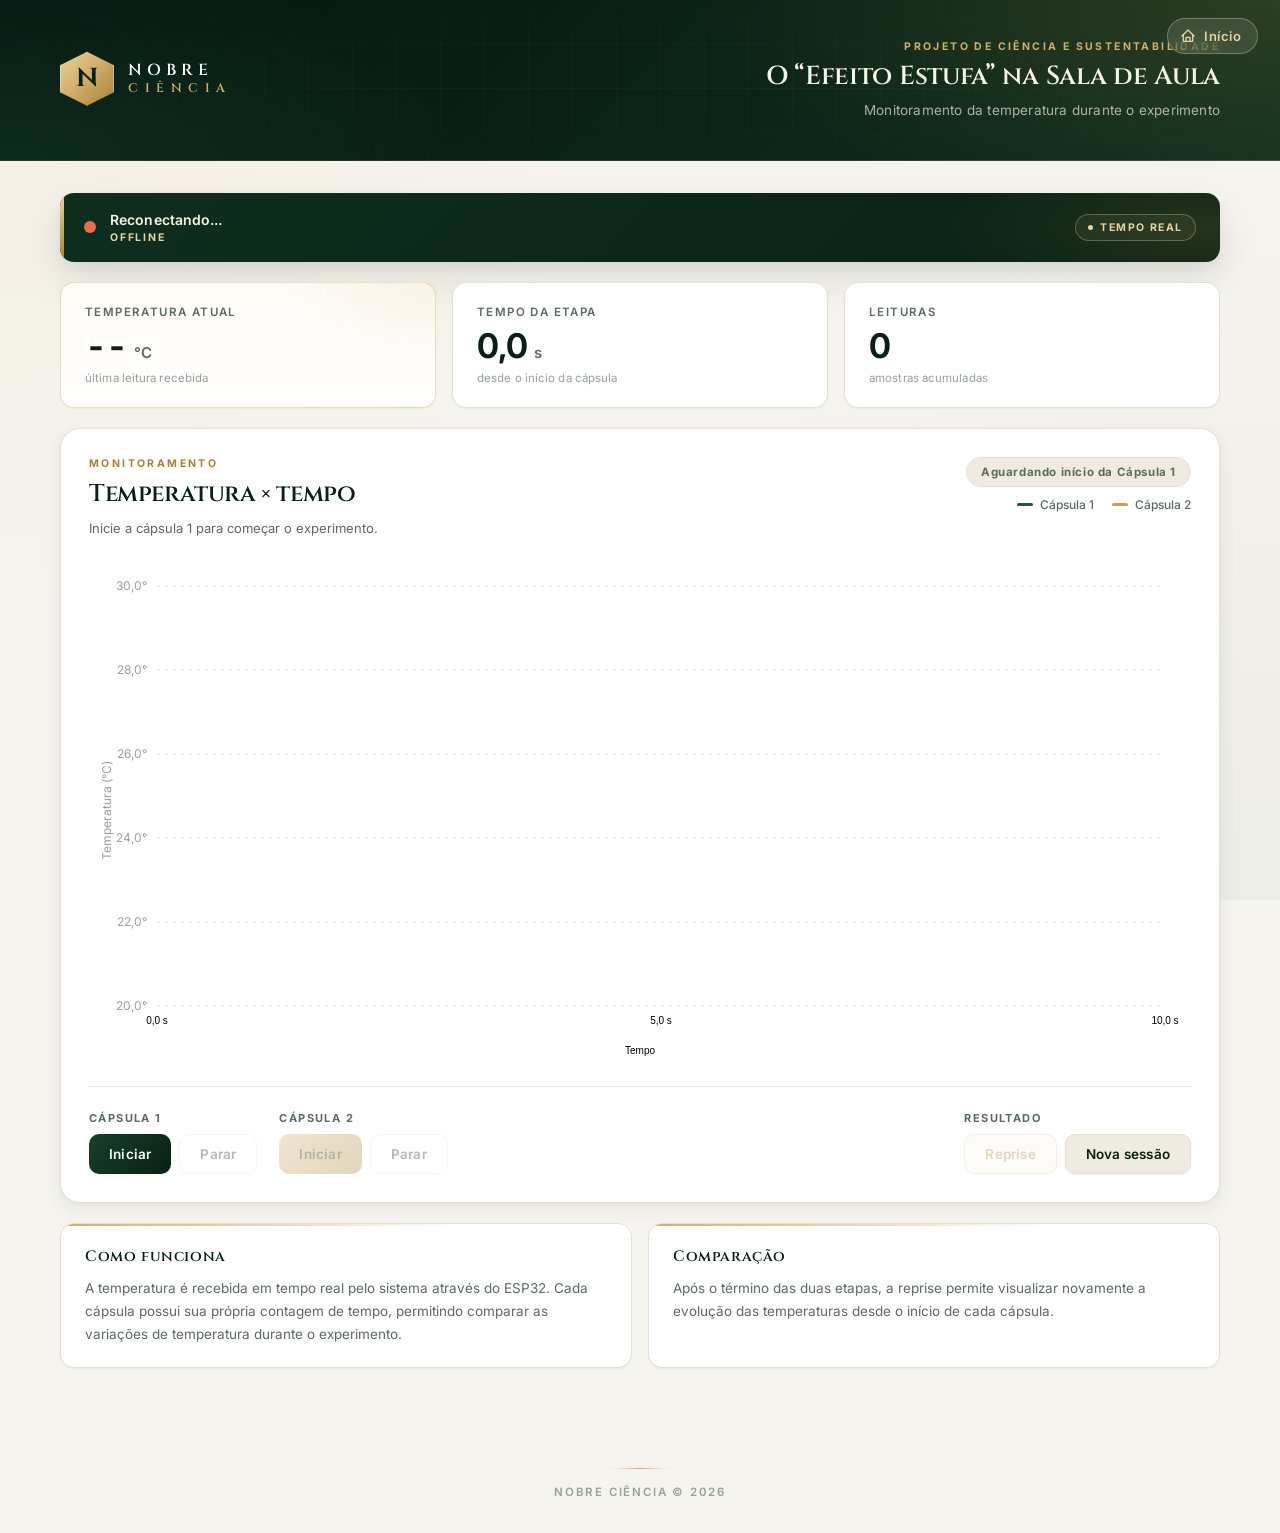
==== commit 4bae0f27: "Update apresentacao.html" ====
--- a/public/apresentacao.html
+++ b/public/apresentacao.html
@@ -15,7 +15,7 @@
 
 <a
     class="btn-home"
-    href="https://nobreciencia.lilolilo09666.workers.dev/"
+    href="https://www.nobreciencia.com.br/"
     aria-label="Voltar à página inicial"
 >
     <svg viewBox="0 0 24 24" fill="none" stroke="currentColor" stroke-width="2"
--- a/public/style.css
+++ b/public/style.css
@@ -1,33 +1,39 @@
 * { box-sizing: border-box; margin: 0; padding: 0; }
 
 :root {
-    --azul-900: #0B2545;
-    --azul-800: #13315C;
-    --azul-700: #1E4A7E;
-    --azul-500: #4A90D9;
-    --azul-claro: #6EA9E0;
-
-    --verde-500: #14B8A6;
-    --verde-600: #0D9488;
-
-    --amarelo-500: #F59E0B;
-    --amarelo-600: #D97706;
-
-    --fundo: #F4F7FB;
-    --branco: #FFFFFF;
-    --texto: #0F172A;
-    --texto-sec: #64748B;
-    --texto-mute: #94A3B8;
-    --borda: #E2E8F0;
-    --borda-2: #EEF2F7;
-
-    --sombra-1: 0 1px 2px rgba(15, 23, 42, .04);
-    --sombra-2: 0 4px 14px rgba(15, 23, 42, .06), 0 1px 3px rgba(15, 23, 42, .04);
-    --sombra-3: 0 14px 38px rgba(15, 23, 42, .09), 0 4px 10px rgba(15, 23, 42, .04);
+    /* Paleta baseada na logo */
+    --verde-950: #061611;
+    --verde-900: #0A2014;
+    --verde-800: #0F2E1E;
+    --verde-700: #16402A;
+    --verde-600: #1F5A3C;
+    --verde-500: #2E7A54;
+    --verde-300: #A8C9B6;
+
+    --dourado-300: #EFE0B5;
+    --dourado-400: #E8D4A0;
+    --dourado-500: #D4AF6A;
+    --dourado-600: #C9A24B;
+    --dourado-700: #A5813A;
+    --dourado-800: #7A5E28;
+
+    --fundo:        #F6F4EE;
+    --fundo-2:      #EFEBE0;
+    --branco:       #FFFFFF;
+    --texto:        #0A2014;
+    --texto-sec:    #5C6B60;
+    --texto-mute:   #94A398;
+    --borda:        #E6E1D2;
+    --borda-2:      #EFEADD;
+
+    --sombra-1: 0 1px 2px rgba(10, 32, 20, .05);
+    --sombra-2: 0 6px 18px rgba(10, 32, 20, .07), 0 1px 3px rgba(10, 32, 20, .04);
+    --sombra-3: 0 18px 42px rgba(10, 32, 20, .10), 0 6px 12px rgba(10, 32, 20, .05);
+    --sombra-dourada: 0 10px 30px rgba(201, 162, 75, .22);
 
     --radius-sm: 10px;
-    --radius: 14px;
-    --radius-lg: 18px;
+    --radius:    14px;
+    --radius-lg: 20px;
 }
 
 html { scroll-behavior: smooth; }
@@ -36,8 +42,8 @@
     font-family: "Inter", -apple-system, BlinkMacSystemFont, "Segoe UI", Arial, sans-serif;
     background: var(--fundo);
     background-image:
-        radial-gradient(circle at 0% 0%, rgba(74, 144, 217, .06), transparent 45%),
-        radial-gradient(circle at 100% 0%, rgba(20, 184, 166, .05), transparent 40%);
+        radial-gradient(circle at 0% 0%, rgba(201, 162, 75, .06), transparent 40%),
+        radial-gradient(circle at 100% 100%, rgba(31, 90, 60, .05), transparent 45%);
     background-attachment: fixed;
     color: var(--texto);
     -webkit-font-smoothing: antialiased;
@@ -45,24 +51,74 @@
 }
 
 /* =========================
+   BOTÃO HOME (flutuante)
+   ========================= */
+
+.btn-home {
+    position: fixed;
+    top: 18px;
+    right: 22px;
+    z-index: 50;
+
+    display: inline-flex;
+    align-items: center;
+    gap: 8px;
+
+    padding: 9px 16px 9px 12px;
+
+    border-radius: 100px;
+
+    background: rgba(255, 255, 255, .1);
+    backdrop-filter: blur(12px);
+    -webkit-backdrop-filter: blur(12px);
+
+    border: 1px solid rgba(232, 212, 160, .35);
+    color: var(--dourado-400);
+
+    font-family: inherit;
+    font-size: 13px;
+    font-weight: 600;
+    letter-spacing: .5px;
+    text-decoration: none;
+
+    transition: transform .2s ease, background .2s ease, border-color .2s ease, box-shadow .2s ease;
+}
+
+.btn-home svg { width: 16px; height: 16px; }
+
+.btn-home:hover {
+    background: rgba(232, 212, 160, .18);
+    border-color: var(--dourado-500);
+    transform: translateY(-1px);
+    box-shadow: 0 8px 20px rgba(0, 0, 0, .25);
+}
+
+/* =========================
    CABEÇALHO
    ========================= */
 
 header {
-    background: linear-gradient(135deg, #0B2545 0%, #13315C 55%, #1E4A7E 100%);
+    background:
+        radial-gradient(900px 340px at 100% 0%, rgba(201, 162, 75, .16), transparent 65%),
+        radial-gradient(700px 320px at 0% 100%, rgba(31, 90, 60, .28), transparent 65%),
+        linear-gradient(135deg, #061611 0%, #0A2014 45%, #0F2E1E 100%);
     color: #fff;
-    padding: 26px 22px;
+    padding: 40px 22px 42px;
     position: relative;
     overflow: hidden;
+    border-bottom: 1px solid rgba(232, 212, 160, .14);
 }
 
 header::after {
     content: "";
     position: absolute;
     inset: 0;
-    background:
-        radial-gradient(600px 200px at 100% 0%, rgba(20, 184, 166, .18), transparent 70%),
-        radial-gradient(500px 180px at 0% 100%, rgba(74, 144, 217, .18), transparent 70%);
+    background-image:
+        linear-gradient(rgba(232, 212, 160, .035) 1px, transparent 1px),
+        linear-gradient(90deg, rgba(232, 212, 160, .035) 1px, transparent 1px);
+    background-size: 44px 44px;
+    mask-image: radial-gradient(ellipse at center, black 25%, transparent 75%);
+    -webkit-mask-image: radial-gradient(ellipse at center, black 25%, transparent 75%);
     pointer-events: none;
 }
 
@@ -74,57 +130,83 @@
     display: flex;
     align-items: center;
     justify-content: space-between;
-    gap: 30px;
+    gap: 34px;
 }
 
 .marca {
     display: flex;
     align-items: center;
-    gap: 12px;
+    gap: 14px;
     min-width: 230px;
 }
 
 .marca-simbolo {
-    width: 46px;
-    height: 46px;
-    border-radius: 12px;
-    background: linear-gradient(135deg, var(--verde-500), #0F9488);
+    width: 54px;
+    height: 54px;
+
     display: flex;
     align-items: center;
     justify-content: center;
-    font-weight: 800;
-    font-size: 15px;
-    letter-spacing: .5px;
-    box-shadow: 0 6px 18px rgba(20, 184, 166, .35);
+
+    font-family: "Cinzel", serif;
+    font-size: 26px;
+    font-weight: 700;
+    color: var(--verde-900);
+
+    background: linear-gradient(135deg, var(--dourado-400) 0%, var(--dourado-500) 45%, var(--dourado-700) 100%);
+
+    clip-path: polygon(50% 0%, 100% 25%, 100% 75%, 50% 100%, 0% 75%, 0% 25%);
+
+    box-shadow:
+        inset 0 0 0 1px rgba(255, 255, 255, .25),
+        0 6px 22px rgba(201, 162, 75, .28);
+}
+
+.marca-texto strong,
+.marca-texto span {
+    display: block;
+    font-family: "Cinzel", serif;
+    font-weight: 600;
+    line-height: 1;
+    letter-spacing: 5px;
+    text-transform: uppercase;
 }
 
 .marca-texto strong {
-    display: block;
-    font-size: 14px;
-    font-weight: 700;
+    font-size: 16px;
+    color: #FFFFFF;
+}
+
+.marca-texto span {
+    font-size: 12.5px;
+    color: var(--dourado-500);
+    margin-top: 5px;
+    letter-spacing: 6.5px;
+}
+
+.cabecalho-titulo {
+    text-align: right;
+    max-width: 560px;
+}
+
+.cabecalho-titulo .eyebrow {
+    color: var(--dourado-500);
+}
+
+.cabecalho-titulo h1 {
+    font-family: "Cinzel", serif;
+    font-size: 26px;
+    font-weight: 600;
+    letter-spacing: -.3px;
+    line-height: 1.25;
+    color: #F7F2E6;
+}
+
+.cabecalho-titulo p {
+    margin-top: 8px;
+    font-size: 13.5px;
+    color: rgba(247, 242, 230, .68);
     letter-spacing: .2px;
-}
-
-.marca-texto span {
-    display: block;
-    margin-top: 3px;
-    font-size: 11.5px;
-    opacity: .7;
-    letter-spacing: .2px;
-}
-
-.cabecalho-titulo { text-align: right; }
-
-.cabecalho-titulo h1 {
-    font-size: 24px;
-    font-weight: 700;
-    letter-spacing: -.3px;
-}
-
-.cabecalho-titulo p {
-    margin-top: 6px;
-    font-size: 13.5px;
-    opacity: .78;
 }
 
 /* =========================
@@ -133,95 +215,130 @@
 
 main {
     width: min(1160px, calc(100% - 40px));
-    margin: 30px auto 60px;
-}
-
-/* =========================
-   STATUS
+    margin: 32px auto 70px;
+}
+
+/* =========================
+   STATUS CARD
    ========================= */
 
 .status-card {
-    background: var(--branco);
-    border: 1px solid var(--borda);
+    position: relative;
+    background: linear-gradient(135deg, #0F2E1E 0%, #0A2014 100%);
+    color: #fff;
+
     border-radius: var(--radius);
-    padding: 16px 20px;
-    margin-bottom: 18px;
+    padding: 18px 24px;
+    margin-bottom: 20px;
+
     display: flex;
     align-items: center;
     justify-content: space-between;
+    gap: 16px;
+
+    box-shadow: var(--sombra-3);
+    overflow: hidden;
+}
+
+.status-card::before {
+    content: "";
+    position: absolute;
+    inset: 0 auto 0 0;
+    width: 4px;
+    background: linear-gradient(180deg, var(--dourado-400), var(--dourado-700));
+}
+
+.status-card::after {
+    content: "";
+    position: absolute;
+    inset: 0;
+    background:
+        radial-gradient(400px 120px at 100% 50%, rgba(201, 162, 75, .14), transparent 70%);
+    pointer-events: none;
+}
+
+.status-esquerda {
+    position: relative;
+    display: flex;
+    align-items: center;
     gap: 14px;
-    box-shadow: var(--sombra-1);
-}
-
-.status-esquerda {
-    display: flex;
-    align-items: center;
-    gap: 14px;
+    z-index: 1;
 }
 
 .status-indicador {
     width: 12px;
     height: 12px;
     border-radius: 50%;
-    background: #9AA4AF;
+    background: #6B7B70;
     flex-shrink: 0;
     transition: background .3s ease;
 }
 
 .status-indicador.online {
-    background: var(--verde-500);
-    animation: pulso 2s ease-out infinite;
-}
-
-.status-indicador.offline {
-    background: #EF4444;
-}
+    background: var(--dourado-500);
+    animation: pulso-dourado 2s ease-out infinite;
+}
+
+.status-indicador.offline { background: #E76F51; }
 
 .status-indicador.processando {
-    background: var(--amarelo-500);
-    animation: pulso-amarelo 1.6s ease-out infinite;
-}
-
-@keyframes pulso {
-    0%   { box-shadow: 0 0 0 0 rgba(20, 184, 166, .55); }
-    70%  { box-shadow: 0 0 0 10px rgba(20, 184, 166, 0); }
-    100% { box-shadow: 0 0 0 0 rgba(20, 184, 166, 0); }
-}
-
-@keyframes pulso-amarelo {
-    0%   { box-shadow: 0 0 0 0 rgba(245, 158, 11, .55); }
-    70%  { box-shadow: 0 0 0 10px rgba(245, 158, 11, 0); }
-    100% { box-shadow: 0 0 0 0 rgba(245, 158, 11, 0); }
+    background: var(--dourado-400);
+    animation: pulso-dourado 1.6s ease-out infinite;
+}
+
+@keyframes pulso-dourado {
+    0%   { box-shadow: 0 0 0 0 rgba(212, 175, 106, .6); }
+    70%  { box-shadow: 0 0 0 10px rgba(212, 175, 106, 0); }
+    100% { box-shadow: 0 0 0 0 rgba(212, 175, 106, 0); }
 }
 
 .status-texto strong {
     display: block;
-    font-size: 13.5px;
-    font-weight: 600;
-    letter-spacing: -.1px;
+    font-size: 14px;
+    font-weight: 600;
+    letter-spacing: .1px;
+    color: #F7F2E6;
 }
 
 #statusLive {
     display: none;
-    margin-top: 2px;
-    color: var(--texto-sec);
-    font-size: 11.5px;
-    letter-spacing: .3px;
-    text-transform: uppercase;
-    font-weight: 600;
+    margin-top: 3px;
+    color: var(--dourado-400);
+    font-size: 10.5px;
+    letter-spacing: 1.8px;
+    text-transform: uppercase;
+    font-weight: 700;
 }
 
 #statusLive.visivel { display: block; }
 
 .status-tag {
-    font-size: 11px;
-    font-weight: 700;
-    letter-spacing: 1.2px;
-    text-transform: uppercase;
-    color: var(--texto-mute);
-    border: 1px dashed var(--borda);
-    padding: 5px 10px;
+    position: relative;
+    z-index: 1;
+
+    display: inline-flex;
+    align-items: center;
+    gap: 7px;
+
+    padding: 6px 12px;
+
+    font-size: 10.5px;
+    font-weight: 700;
+    letter-spacing: 1.6px;
+    text-transform: uppercase;
+    color: var(--dourado-400);
+
+    border: 1px solid rgba(232, 212, 160, .3);
     border-radius: 100px;
+
+    background: rgba(232, 212, 160, .06);
+}
+
+.status-tag-dot {
+    width: 5px;
+    height: 5px;
+    border-radius: 50%;
+    background: var(--dourado-400);
 }
 
 /* =========================
@@ -232,57 +349,49 @@
     display: grid;
     grid-template-columns: repeat(3, 1fr);
     gap: 16px;
-    margin-bottom: 18px;
+    margin-bottom: 20px;
 }
 
 .indicador-card {
+    position: relative;
     background: var(--branco);
     border: 1px solid var(--borda);
     border-radius: var(--radius);
-    padding: 20px 22px;
+    padding: 22px 24px;
     box-shadow: var(--sombra-1);
-    transition: transform .2s ease, box-shadow .2s ease;
-    position: relative;
-    overflow: hidden;
+    transition: transform .2s ease, box-shadow .2s ease, border-color .2s ease;
 }
 
 .indicador-card:hover {
     transform: translateY(-2px);
     box-shadow: var(--sombra-2);
+    border-color: var(--borda-2);
 }
 
 .indicador-card.destaque {
-    border-color: rgba(20, 184, 166, .35);
     background:
-        linear-gradient(180deg, rgba(20, 184, 166, .04), transparent 60%),
-        var(--branco);
-}
-
-.indicador-card.destaque::before {
-    content: "";
-    position: absolute;
-    left: 0; top: 0; bottom: 0;
-    width: 4px;
-    background: linear-gradient(180deg, var(--verde-500), var(--verde-600));
+        radial-gradient(220px 120px at 100% 0%, rgba(201, 162, 75, .09), transparent 70%),
+        linear-gradient(180deg, #FDFBF5 0%, #FFFFFF 100%);
+    border-color: rgba(201, 162, 75, .35);
 }
 
 .indicador-rotulo {
     display: block;
     color: var(--texto-sec);
-    font-size: 12px;
-    font-weight: 600;
-    letter-spacing: .3px;
+    font-size: 11.5px;
+    font-weight: 600;
+    letter-spacing: 1.4px;
     text-transform: uppercase;
 }
 
 .indicador-valor {
     display: block;
-    margin-top: 8px;
-    color: var(--azul-900);
-    font-size: 32px;
-    font-weight: 700;
-    line-height: 1.05;
-    letter-spacing: -1px;
+    margin-top: 10px;
+    color: var(--verde-900);
+    font-size: 34px;
+    font-weight: 700;
+    line-height: 1;
+    letter-spacing: -1.2px;
     font-variant-numeric: tabular-nums;
     font-feature-settings: "tnum";
 }
@@ -296,9 +405,10 @@
 
 .indicador-dica {
     display: block;
-    margin-top: 6px;
+    margin-top: 8px;
     font-size: 11.5px;
     color: var(--texto-mute);
+    letter-spacing: .1px;
 }
 
 /* =========================
@@ -309,8 +419,8 @@
     background: var(--branco);
     border: 1px solid var(--borda);
     border-radius: var(--radius-lg);
-    padding: 26px;
-    box-shadow: var(--sombra-3);
+    padding: 28px;
+    box-shadow: var(--sombra-2);
 }
 
 .grafico-cabecalho {
@@ -318,31 +428,36 @@
     justify-content: space-between;
     align-items: flex-start;
     gap: 22px;
-    margin-bottom: 20px;
+    margin-bottom: 22px;
     flex-wrap: wrap;
 }
 
 .eyebrow {
     display: block;
+    font-size: 10.5px;
+    font-weight: 700;
+    letter-spacing: 2.4px;
+    text-transform: uppercase;
     color: var(--verde-600);
-    font-size: 11px;
-    font-weight: 700;
-    letter-spacing: 2px;
-    margin-bottom: 6px;
-}
+    margin-bottom: 8px;
+}
+
+.eyebrow-dourado { color: var(--dourado-700); }
 
 .grafico-titulo h2 {
-    color: var(--azul-900);
-    font-size: 22px;
-    font-weight: 700;
+    font-family: "Cinzel", serif;
+    color: var(--verde-900);
+    font-size: 24px;
+    font-weight: 600;
     letter-spacing: -.4px;
 }
 
 .grafico-titulo p {
-    margin-top: 6px;
+    margin-top: 8px;
     color: var(--texto-sec);
     font-size: 13px;
     max-width: 520px;
+    line-height: 1.55;
 }
 
 .grafico-meta {
@@ -355,30 +470,30 @@
 .estado-experimento {
     padding: 7px 14px;
     border-radius: 100px;
-    background: #EEF2F5;
-    color: #59636E;
-    font-size: 12px;
-    font-weight: 700;
-    letter-spacing: .2px;
+    background: var(--fundo-2);
+    color: var(--texto-sec);
+    font-size: 11.5px;
+    font-weight: 700;
+    letter-spacing: .6px;
     white-space: nowrap;
-    border: 1px solid transparent;
+    border: 1px solid var(--borda);
 }
 
 .estado-experimento.ativo {
-    background: rgba(20, 184, 166, .1);
+    background: rgba(31, 90, 60, .08);
     color: var(--verde-600);
-    border-color: rgba(20, 184, 166, .25);
+    border-color: rgba(31, 90, 60, .25);
 }
 
 .estado-experimento.finalizado {
-    background: rgba(245, 158, 11, .1);
-    color: var(--amarelo-600);
-    border-color: rgba(245, 158, 11, .25);
+    background: rgba(201, 162, 75, .12);
+    color: var(--dourado-700);
+    border-color: rgba(201, 162, 75, .35);
 }
 
 .legenda {
     display: flex;
-    gap: 16px;
+    gap: 18px;
     font-size: 12px;
     color: var(--texto-sec);
     font-weight: 500;
@@ -392,7 +507,7 @@
 
 .legenda-cor {
     display: inline-block;
-    width: 14px;
+    width: 16px;
     height: 3px;
     border-radius: 2px;
 }
@@ -421,20 +536,20 @@
     display: none;
     pointer-events: none;
     z-index: 10;
-    min-width: 120px;
-    padding: 9px 12px;
+    min-width: 130px;
+    padding: 10px 13px;
     border-radius: 10px;
-    background: rgba(11, 37, 69, .96);
-    color: #fff;
-    box-shadow: 0 8px 22px rgba(0, 0, 0, .22);
+    background: rgba(10, 32, 20, .96);
+    color: #F7F2E6;
+    box-shadow: 0 8px 22px rgba(0, 0, 0, .3);
     transform: translate(12px, -50%);
     backdrop-filter: blur(4px);
+    border: 1px solid rgba(232, 212, 160, .18);
 }
 
 .grafico-tooltip.visivel { display: block; }
-
-.grafico-tooltip strong { display: block; font-size: 13px; }
-.grafico-tooltip span { display: block; margin-top: 3px; font-size: 12px; opacity: .85; }
+.grafico-tooltip strong { display: block; font-size: 13px; color: var(--dourado-400); }
+.grafico-tooltip span { display: block; margin-top: 3px; font-size: 12px; opacity: .9; }
 
 /* =========================
    CONTROLES
@@ -445,7 +560,7 @@
     flex-wrap: wrap;
     gap: 22px;
     margin-top: 26px;
-    padding-top: 22px;
+    padding-top: 24px;
     border-top: 1px solid var(--borda-2);
 }
 
@@ -459,9 +574,9 @@
 
 .controle-titulo {
     color: var(--texto-sec);
-    font-size: 11.5px;
-    font-weight: 700;
-    letter-spacing: .8px;
+    font-size: 11px;
+    font-weight: 700;
+    letter-spacing: 1.4px;
     text-transform: uppercase;
 }
 
@@ -469,57 +584,242 @@
 
 .btn {
     border: none;
-    padding: 11px 18px;
+    padding: 11px 20px;
     border-radius: var(--radius-sm);
     font-family: inherit;
     font-size: 13.5px;
     font-weight: 600;
-    letter-spacing: .1px;
+    letter-spacing: .2px;
     cursor: pointer;
     color: #fff;
-    transition: transform .15s ease, box-shadow .15s ease, opacity .15s ease, filter .15s ease;
+    transition: transform .15s ease, box-shadow .15s ease, opacity .15s ease, filter .15s ease, background .15s ease;
     box-shadow: var(--sombra-1);
     position: relative;
 }
 
 .btn:hover:not(:disabled) {
     transform: translateY(-1px);
-    box-shadow: var(--sombra-2);
-    filter: brightness(1.05);
+    filter: brightness(1.06);
 }
 
 .btn:active:not(:disabled) {
     transform: translateY(0);
-    filter: brightness(.95);
+    filter: brightness(.96);
 }
 
 .btn:disabled {
     cursor: not-allowed;
-    opacity: .35;
+    opacity: .32;
     box-shadow: none;
 }
 
 .btn-verde {
-    background: linear-gradient(135deg, var(--verde-500), var(--verde-600));
-}
-
-.btn-azul {
-    background: linear-gradient(135deg, var(--azul-800), var(--azul-900));
-}
-
-.btn-azul-claro {
-    background: linear-gradient(135deg, var(--azul-500), var(--azul-700));
-}
-
-.btn-amarelo {
-    background: linear-gradient(135deg, var(--amarelo-500), var(--amarelo-600));
-    color: #2A1A00;
+    background: linear-gradient(135deg, var(--verde-700), var(--verde-900));
+}
+
+.btn-dourado {
+    background: linear-gradient(135deg, var(--dourado-500), var(--dourado-700));
+    color: var(--verde-950);
+}
+
+.btn-dourado-soft {
+    background: rgba(201, 162, 75, .14);
+    color: var(--dourado-700);
+    border: 1px solid rgba(201, 162, 75, .4);
+    box-shadow: none;
+}
+
+.btn-dourado-soft:hover:not(:disabled) {
+    background: rgba(201, 162, 75, .22);
+}
+
+.btn-outline {
+    background: transparent;
+    color: var(--verde-800);
+    border: 1px solid var(--borda);
+    box-shadow: none;
+}
+
+.btn-outline:hover:not(:disabled) {
+    background: var(--fundo-2);
+    border-color: var(--verde-300);
 }
 
 .btn-neutro {
-    background: #E8EDF1;
-    color: #394550;
-}
+    background: var(--fundo-2);
+    color: var(--texto);
+    border: 1px solid var(--borda);
+}
+
+/* =========================
+   RESULTADO FINAL
+   ========================= */
+
+.resultado-final {
+    margin-top: 20px;
+    padding: 30px 32px;
+    border-radius: var(--radius-lg);
+
+    background:
+        radial-gradient(600px 200px at 100% 0%, rgba(201, 162, 75, .12), transparent 70%),
+        radial-gradient(500px 200px at 0% 100%, rgba(31, 90, 60, .08), transparent 65%),
+        linear-gradient(135deg, #0A2014 0%, #0F2E1E 100%);
+
+    border: 1px solid rgba(232, 212, 160, .22);
+    box-shadow: var(--sombra-3);
+    color: #F7F2E6;
+
+    animation: surgir .5s cubic-bezier(.2, .8, .2, 1);
+}
+
+@keyframes surgir {
+    from { opacity: 0; transform: translateY(12px); }
+    to   { opacity: 1; transform: translateY(0); }
+}
+
+.resultado-cabecalho {
+    display: flex;
+    align-items: center;
+    justify-content: space-between;
+    gap: 20px;
+    margin-bottom: 22px;
+    padding-bottom: 18px;
+    border-bottom: 1px solid rgba(232, 212, 160, .14);
+}
+
+.resultado-cabecalho-texto span {
+    display: block;
+    font-size: 10.5px;
+    letter-spacing: 2.4px;
+    text-transform: uppercase;
+    color: var(--dourado-500);
+    font-weight: 700;
+    margin-bottom: 6px;
+}
+
+.resultado-cabecalho-texto h3 {
+    font-family: "Cinzel", serif;
+    font-size: 22px;
+    font-weight: 600;
+    letter-spacing: -.3px;
+    color: #F7F2E6;
+}
+
+.resultado-selo {
+    display: inline-flex;
+    align-items: center;
+    gap: 8px;
+    padding: 7px 14px;
+    border-radius: 100px;
+    border: 1px solid rgba(232, 212, 160, .3);
+    background: rgba(232, 212, 160, .07);
+    color: var(--dourado-400);
+    font-size: 10.5px;
+    font-weight: 700;
+    letter-spacing: 1.6px;
+    text-transform: uppercase;
+}
+
+.resultado-selo::before {
+    content: "";
+    width: 6px;
+    height: 6px;
+    border-radius: 50%;
+    background: var(--dourado-400);
+    box-shadow: 0 0 8px rgba(232, 212, 160, .7);
+}
+
+.resultado-capsulas {
+    display: grid;
+    grid-template-columns: repeat(2, 1fr);
+    gap: 16px;
+}
+
+.capsula-resultado {
+    background: rgba(255, 255, 255, .035);
+    border: 1px solid rgba(232, 212, 160, .12);
+    border-radius: var(--radius);
+    padding: 20px 22px;
+    transition: border-color .2s ease, background .2s ease;
+}
+
+.capsula-resultado:hover {
+    border-color: rgba(232, 212, 160, .28);
+    background: rgba(255, 255, 255, .05);
+}
+
+.capsula-header {
+    display: flex;
+    align-items: center;
+    gap: 10px;
+    margin-bottom: 16px;
+    padding-bottom: 14px;
+    border-bottom: 1px solid rgba(232, 212, 160, .12);
+}
+
+.capsula-badge {
+    width: 10px;
+    height: 10px;
+    border-radius: 50%;
+    flex-shrink: 0;
+    box-shadow: 0 0 0 4px rgba(255, 255, 255, .06);
+}
+
+.capsula-header strong {
+    font-family: "Cinzel", serif;
+    font-size: 14px;
+    font-weight: 600;
+    letter-spacing: 2px;
+    text-transform: uppercase;
+    color: #F7F2E6;
+}
+
+.capsula-metricas {
+    display: grid;
+    grid-template-columns: repeat(3, 1fr);
+    gap: 12px;
+}
+
+.metrica {
+    text-align: left;
+    padding: 10px 0;
+}
+
+.metrica-rotulo {
+    display: block;
+    font-size: 10px;
+    font-weight: 700;
+    letter-spacing: 1.4px;
+    text-transform: uppercase;
+    color: rgba(247, 242, 230, .55);
+    margin-bottom: 8px;
+}
+
+.metrica-valor {
+    display: block;
+    font-size: 20px;
+    font-weight: 700;
+    letter-spacing: -.5px;
+    color: #F7F2E6;
+    font-variant-numeric: tabular-nums;
+    line-height: 1.1;
+}
+
+.metrica-valor small {
+    font-size: 12px;
+    font-weight: 600;
+    color: rgba(247, 242, 230, .55);
+    letter-spacing: 0;
+    margin-left: 2px;
+}
+
+.metrica.destaque .metrica-valor {
+    font-size: 22px;
+}
+
+.metrica-valor.positivo { color: var(--dourado-400); }
+.metrica-valor.negativo { color: #8EC1F2; }
+.metrica-valor.neutro   { color: #C9D3CB; }
 
 /* =========================
    INFORMAÇÕES
@@ -529,82 +829,40 @@
     display: grid;
     grid-template-columns: repeat(2, 1fr);
     gap: 16px;
-    margin-top: 18px;
+    margin-top: 20px;
 }
 
 .informacoes article {
     background: #fff;
     border: 1px solid var(--borda);
     border-radius: var(--radius);
-    padding: 20px 22px;
+    padding: 22px 24px;
     box-shadow: var(--sombra-1);
+    position: relative;
+    overflow: hidden;
+}
+
+.informacoes article::before {
+    content: "";
+    position: absolute;
+    top: 0; left: 0; right: 0;
+    height: 2px;
+    background: linear-gradient(90deg, var(--dourado-500), transparent 70%);
 }
 
 .informacoes h3 {
-    margin-bottom: 8px;
-    color: var(--azul-900);
+    margin-bottom: 10px;
+    color: var(--verde-900);
+    font-family: "Cinzel", serif;
     font-size: 15px;
-    font-weight: 700;
-    letter-spacing: -.2px;
+    font-weight: 600;
+    letter-spacing: .6px;
 }
 
 .informacoes p {
     color: var(--texto-sec);
-    font-size: 13px;
-    line-height: 1.65;
-}
-
-/* =========================
-   RESULTADO FINAL (dinâmico)
-   ========================= */
-
-.resultado-final {
-    margin-top: 22px;
-    padding: 18px 20px;
-    background: linear-gradient(135deg, #F8FAFC, #F1F5F9);
-    border: 1px solid var(--borda);
-    border-radius: var(--radius);
-}
-
-.resultado-final-titulo {
-    font-size: 12px;
-    font-weight: 700;
-    letter-spacing: 1.2px;
-    text-transform: uppercase;
-    color: var(--texto-sec);
-    margin-bottom: 12px;
-}
-
-.resultado-final-grid {
-    display: grid;
-    grid-template-columns: repeat(2, 1fr);
-    gap: 14px;
-}
-
-.resultado-final-item {
-    background: #fff;
-    border: 1px solid var(--borda);
-    border-radius: var(--radius-sm);
-    padding: 14px 16px;
-    display: flex;
-    flex-direction: column;
-    gap: 6px;
-}
-
-.resultado-final-item span {
-    font-size: 12px;
-    color: var(--texto-sec);
-    font-weight: 600;
-    letter-spacing: .3px;
-    text-transform: uppercase;
-}
-
-.resultado-final-item strong {
-    font-size: 22px;
-    color: var(--azul-900);
-    font-weight: 700;
-    letter-spacing: -.4px;
-    font-variant-numeric: tabular-nums;
+    font-size: 13.5px;
+    line-height: 1.7;
 }
 
 /* =========================
@@ -612,11 +870,21 @@
    ========================= */
 
 footer {
-    padding: 28px 20px;
+    padding: 30px 20px 34px;
     text-align: center;
     color: var(--texto-mute);
-    font-size: 12px;
-    letter-spacing: .3px;
+    font-size: 11.5px;
+    letter-spacing: 1.8px;
+    text-transform: uppercase;
+    font-weight: 600;
+}
+
+.footer-linha {
+    display: block;
+    width: 60px;
+    height: 1px;
+    margin: 0 auto 16px;
+    background: linear-gradient(90deg, transparent, var(--dourado-500), transparent);
 }
 
 /* =========================
@@ -627,29 +895,36 @@
     .cabecalho-conteudo {
         flex-direction: column;
         align-items: flex-start;
+        gap: 22px;
     }
 
     .cabecalho-titulo { text-align: left; }
 
     .temperaturas { grid-template-columns: 1fr; }
     .informacoes { grid-template-columns: 1fr; }
+    .resultado-capsulas { grid-template-columns: 1fr; }
 
     .grafico { height: 440px; }
-
     .grupo-reprise { margin-left: 0; }
 }
 
 @media (max-width: 600px) {
     main {
         width: calc(100% - 24px);
-        margin-top: 18px;
+        margin-top: 20px;
     }
 
-    header { padding: 20px 16px; }
-
-    .cabecalho-titulo h1 { font-size: 20px; }
-
-    .grafico-container { padding: 18px; }
+    header { padding: 32px 16px 34px; }
+    .cabecalho-titulo h1 { font-size: 21px; }
+
+    .btn-home {
+        top: 12px;
+        right: 12px;
+        padding: 8px 12px;
+    }
+    .btn-home span { display: none; }
+
+    .grafico-container { padding: 20px; }
     .grafico-cabecalho { flex-direction: column; }
 
     .grafico-meta {
@@ -668,5 +943,19 @@
 
     .indicador-valor { font-size: 28px; }
 
-    .resultado-final-grid { grid-template-columns: 1fr; }
-}
+    .resultado-final { padding: 22px 20px; }
+    .resultado-cabecalho { flex-direction: column; align-items: flex-start; }
+    .capsula-metricas { grid-template-columns: 1fr; gap: 4px; }
+
+    .metrica {
+        display: flex;
+        align-items: baseline;
+        justify-content: space-between;
+        padding: 8px 0;
+        border-bottom: 1px solid rgba(232, 212, 160, .08);
+    }
+    .metrica:last-child { border-bottom: none; }
+    .metrica-rotulo { margin-bottom: 0; }
+    .metrica-valor { font-size: 18px; }
+    .metrica.destaque .metrica-valor { font-size: 19px; }
+}
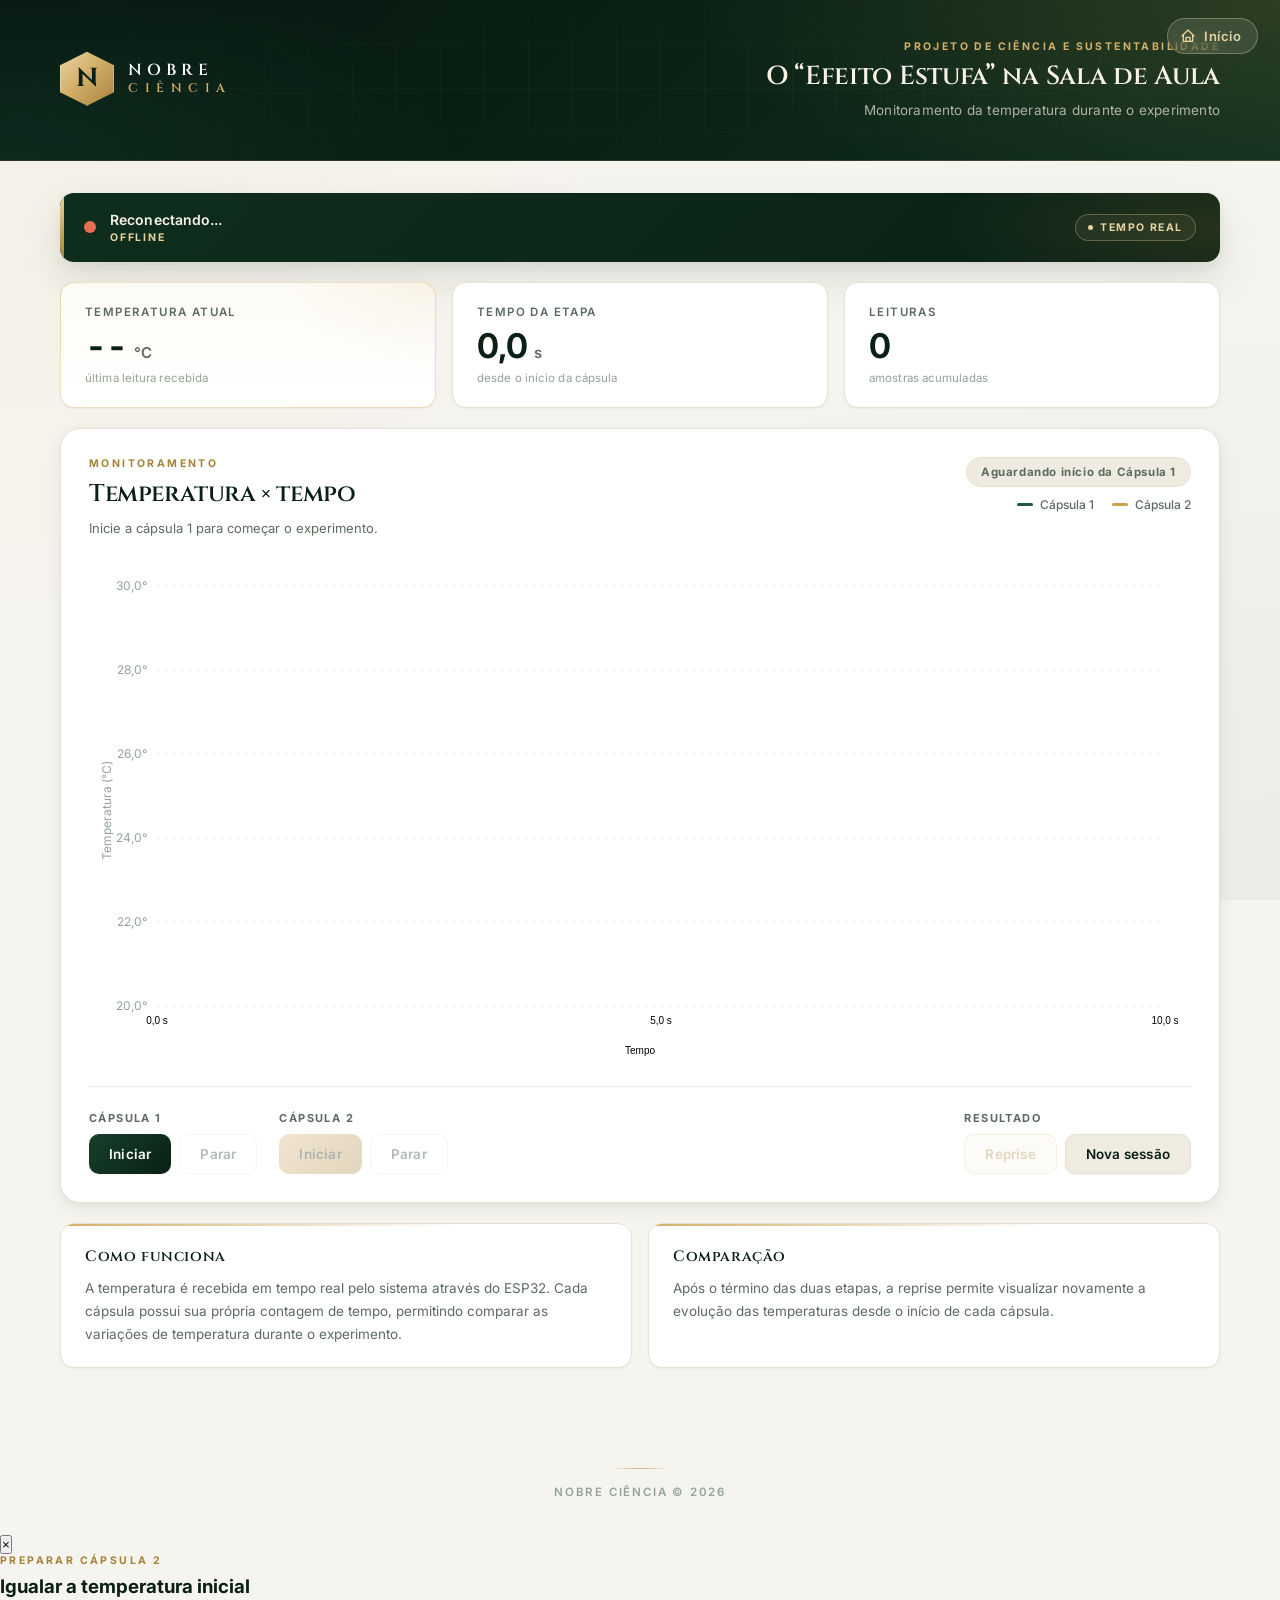
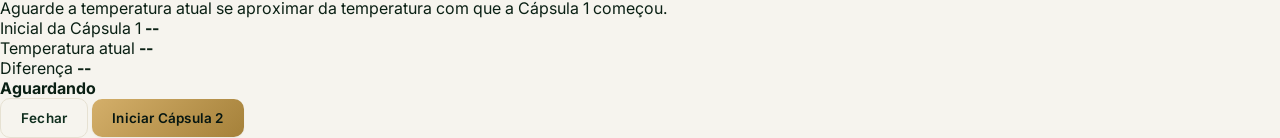
==== commit 38a55457: "Update apresentacao.html Added a comparison window for Capsule 2 preparation with temperature detail" ====
--- a/public/apresentacao.html
+++ b/public/apresentacao.html
@@ -181,7 +181,51 @@
     <p>Nobre Ciência © 2026</p>
 </footer>
 
-<script src="app.js?v=5"></script>
+
+<!-- JANELA DE COMPARAÇÃO (aparece ao parar a Cápsula 1) -->
+<div id="janelaComparacao" class="janela-overlay" role="dialog"
+     aria-modal="true" aria-labelledby="janelaTitulo">
+    <div class="janela">
+        <button id="janelaFechar" type="button" class="janela-fechar"
+                aria-label="Fechar janela">×</button>
+
+        <span class="eyebrow eyebrow-dourado">PREPARAR CÁPSULA 2</span>
+        <h3 id="janelaTitulo">Igualar a temperatura inicial</h3>
+        <p class="janela-desc">
+            Aguarde a temperatura atual se aproximar da temperatura
+            com que a Cápsula 1 começou.
+        </p>
+
+        <div class="janela-comparacao">
+            <div class="janela-item">
+                <span>Inicial da Cápsula 1</span>
+                <strong id="janelaInicial">--</strong>
+            </div>
+            <div class="janela-item">
+                <span>Temperatura atual</span>
+                <strong id="janelaAtual">--</strong>
+            </div>
+            <div class="janela-item">
+                <span>Diferença</span>
+                <strong id="janelaDiferenca">--</strong>
+            </div>
+        </div>
+
+        <div class="janela-barra"><span id="janelaBarraPreench"></span></div>
+
+        <div id="janelaAviso" class="janela-aviso longe">
+            <strong id="janelaAvisoTitulo">Aguardando</strong>
+            <span id="janelaAvisoTexto"></span>
+        </div>
+
+        <div class="janela-acoes">
+            <button id="janelaFechar2" type="button" class="btn btn-outline">Fechar</button>
+            <button id="janelaIniciar2" type="button" class="btn btn-dourado">Iniciar Cápsula 2</button>
+        </div>
+    </div>
+</div>
+
+<script src="app.js?v=6"></script>
 
 </body>
 </html>
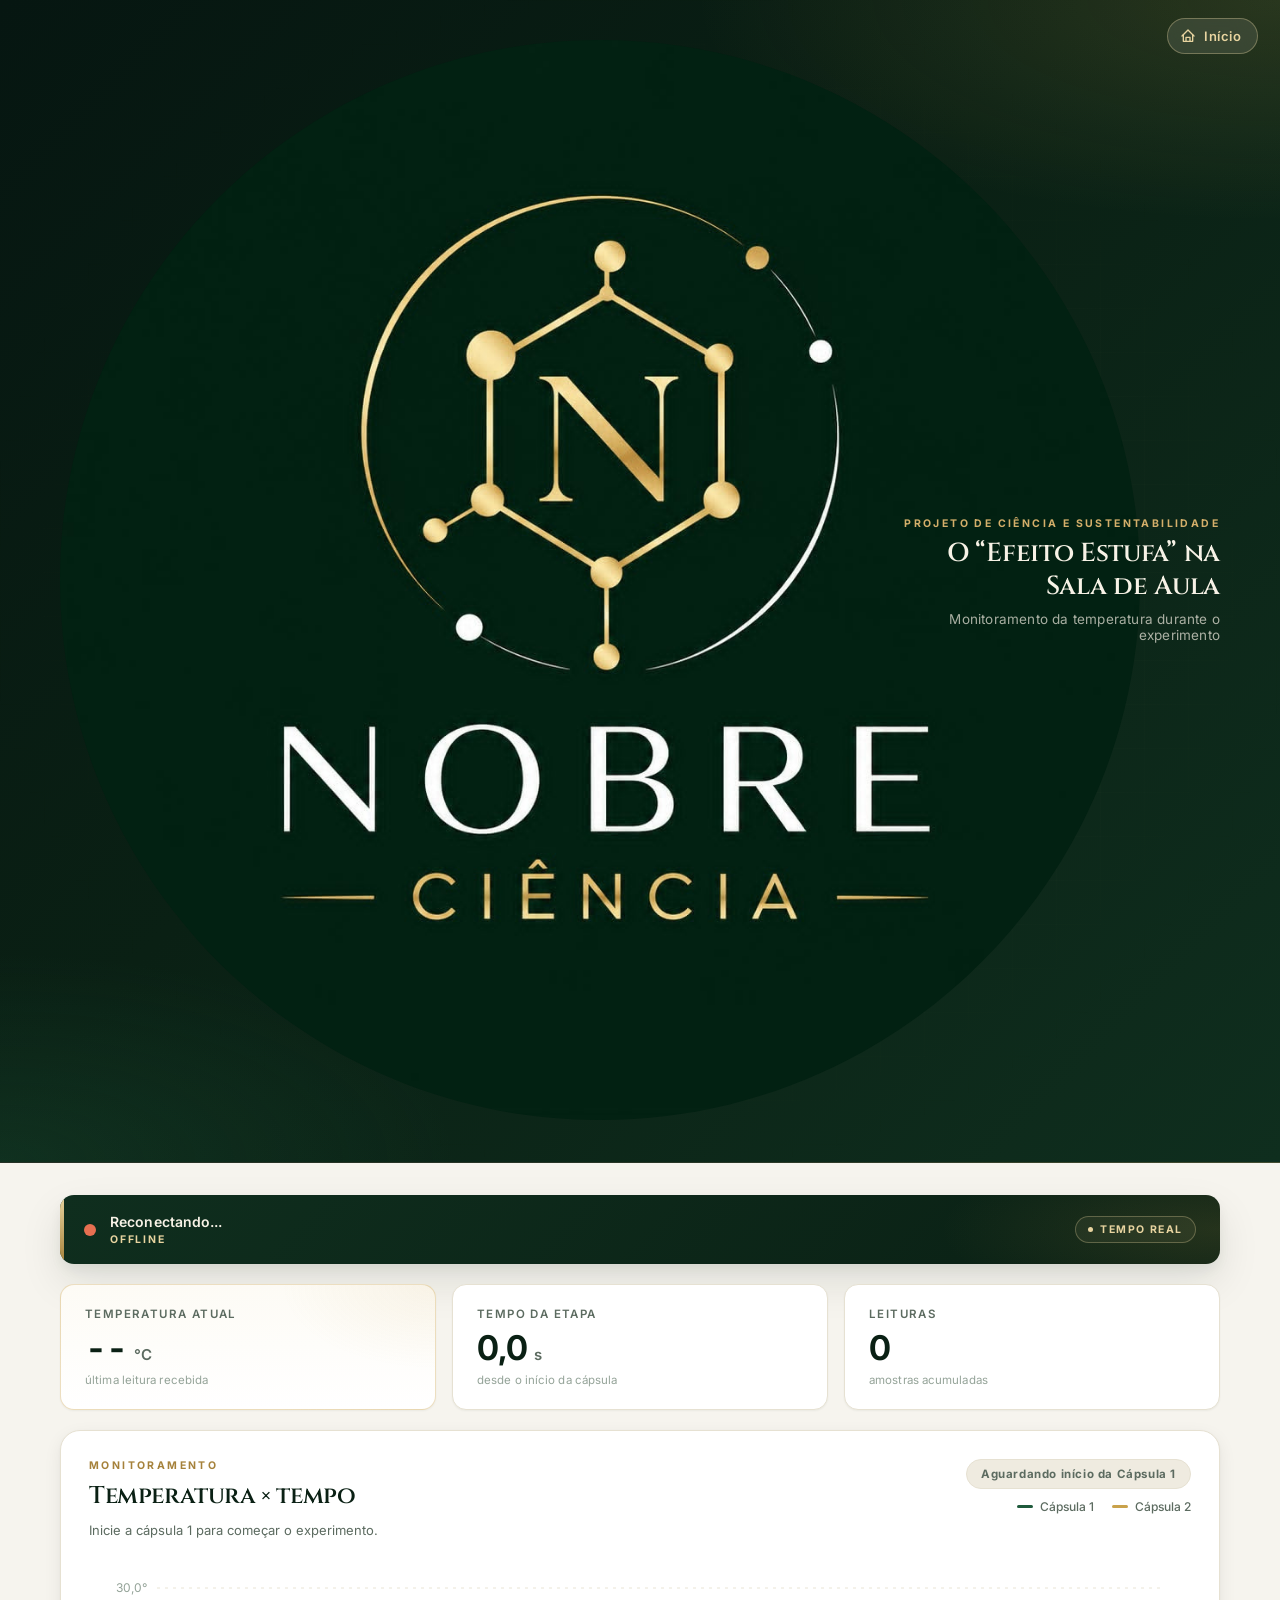
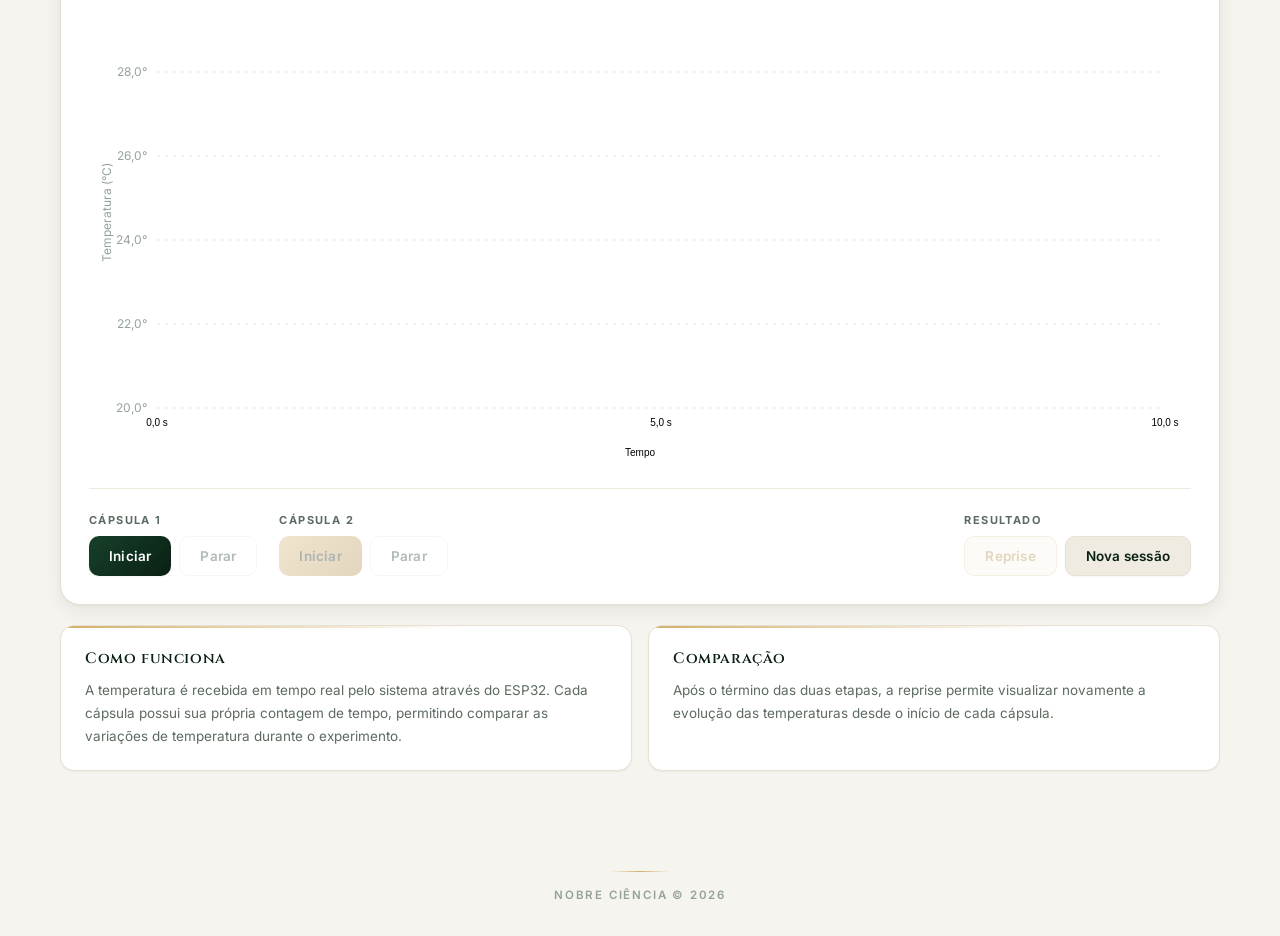
==== commit 4398f873: "Update apresentacao.html" ====
--- a/public/apresentacao.html
+++ b/public/apresentacao.html
@@ -8,7 +8,10 @@
     <link rel="preconnect" href="https://fonts.googleapis.com">
     <link rel="preconnect" href="https://fonts.gstatic.com" crossorigin>
     <link href="https://fonts.googleapis.com/css2?family=Cinzel:wght@500;600;700&family=Inter:wght@400;500;600;700;800&display=swap" rel="stylesheet">
-    <link rel="stylesheet" href="style.css">
+    <link rel="icon" type="image/png" href="logo.png?v=2">
+    <link rel="shortcut icon" href="logo.png?v=2">
+    <link rel="apple-touch-icon" href="logo.png?v=2">
+    <link rel="stylesheet" href="style.css?v=3">
 </head>
 
 <body>
@@ -30,11 +33,7 @@
 <header>
     <div class="cabecalho-conteudo">
         <div class="marca">
-            <div class="marca-simbolo">N</div>
-            <div class="marca-texto">
-                <strong>Nobre</strong>
-                <span>Ciência</span>
-            </div>
+            <img class="marca-logo" src="logo.png?v=2" alt="Nobre Ciência">
         </div>
 
         <div class="cabecalho-titulo">
--- a/public/style.css
+++ b/public/style.css
@@ -888,6 +888,181 @@
 }
 
 /* =========================
+   JANELA DE COMPARAÇÃO
+   ========================= */
+
+.janela-overlay {
+    position: fixed;
+    inset: 0;
+    z-index: 100;
+    display: none;
+    align-items: center;
+    justify-content: center;
+    padding: 20px;
+    background: rgba(6, 22, 17, .55);
+    backdrop-filter: blur(4px);
+    -webkit-backdrop-filter: blur(4px);
+}
+
+.janela-overlay.visivel {
+    display: flex;
+    animation: surgir .3s cubic-bezier(.2, .8, .2, 1);
+}
+
+.janela {
+    position: relative;
+    width: min(520px, 100%);
+    padding: 28px;
+    background: var(--branco);
+    border: 1px solid var(--borda);
+    border-radius: var(--radius-lg);
+    box-shadow: var(--sombra-3);
+}
+
+.janela::before {
+    content: "";
+    position: absolute;
+    top: 0; left: 0; right: 0;
+    height: 3px;
+    border-radius: var(--radius-lg) var(--radius-lg) 0 0;
+    background: linear-gradient(90deg, var(--dourado-500), transparent 80%);
+}
+
+.janela h3 {
+    font-family: "Cinzel", serif;
+    font-size: 21px;
+    font-weight: 600;
+    color: var(--verde-900);
+}
+
+.janela-desc {
+    margin-top: 8px;
+    font-size: 13.5px;
+    line-height: 1.6;
+    color: var(--texto-sec);
+}
+
+.janela-fechar {
+    position: absolute;
+    top: 14px;
+    right: 16px;
+    width: 32px;
+    height: 32px;
+    border: none;
+    border-radius: 50%;
+    background: var(--fundo-2);
+    color: var(--texto-sec);
+    font-size: 20px;
+    line-height: 1;
+    cursor: pointer;
+}
+.janela-fechar:hover { background: var(--borda); }
+
+.janela-comparacao {
+    display: grid;
+    grid-template-columns: repeat(3, 1fr);
+    gap: 10px;
+    margin-top: 22px;
+}
+
+.janela-item {
+    padding: 14px;
+    background: var(--fundo);
+    border: 1px solid var(--borda);
+    border-radius: var(--radius-sm);
+}
+
+.janela-item span {
+    display: block;
+    font-size: 10px;
+    font-weight: 700;
+    letter-spacing: 1.2px;
+    text-transform: uppercase;
+    color: var(--texto-sec);
+}
+
+.janela-item strong {
+    display: block;
+    margin-top: 8px;
+    font-size: 20px;
+    font-weight: 700;
+    letter-spacing: -.5px;
+    color: var(--verde-900);
+    font-variant-numeric: tabular-nums;
+}
+
+/* Barra de proximidade */
+
+.janela-barra {
+    height: 8px;
+    margin-top: 18px;
+    overflow: hidden;
+    border-radius: 100px;
+    background: var(--fundo-2);
+}
+
+.janela-barra span {
+    display: block;
+    height: 100%;
+    width: 0;
+    border-radius: 100px;
+    background: var(--texto-mute);
+    transition: width .4s ease, background .3s ease;
+}
+
+/* Aviso */
+
+.janela-aviso {
+    margin-top: 16px;
+    padding: 14px 16px;
+    border-radius: var(--radius-sm);
+    border: 1px solid var(--borda);
+    background: var(--fundo);
+    transition: background .3s ease, border-color .3s ease;
+}
+
+.janela-aviso strong {
+    display: block;
+    font-size: 14px;
+    font-weight: 700;
+    color: var(--texto);
+}
+
+.janela-aviso span {
+    display: block;
+    margin-top: 4px;
+    font-size: 12.5px;
+    line-height: 1.5;
+    color: var(--texto-sec);
+}
+
+.janela-aviso.quase {
+    background: rgba(201, 162, 75, .10);
+    border-color: rgba(201, 162, 75, .35);
+}
+.janela-aviso.quase strong { color: var(--dourado-700); }
+
+.janela-aviso.pronta {
+    background: rgba(31, 90, 60, .09);
+    border-color: rgba(31, 90, 60, .35);
+}
+.janela-aviso.pronta strong { color: var(--verde-600); }
+
+.janela-overlay.pronta .janela-barra span { background: var(--verde-600); }
+.janela-overlay.quase  .janela-barra span { background: var(--dourado-600); }
+
+.janela-overlay.pronta #janelaIniciar2 {
+    box-shadow: var(--sombra-dourada);
+}
+
+.janela-acoes {
+    display: flex;
+    justify-content: flex-end;
+    gap: 8px;
+    margin-top: 20px;
+}
+
+/* =========================
    RESPONSIVIDADE
    ========================= */
 
@@ -958,4 +1133,15 @@
     .metrica-rotulo { margin-bottom: 0; }
     .metrica-valor { font-size: 18px; }
     .metrica.destaque .metrica-valor { font-size: 19px; }
-}
+
+    /* Janela de comparação */
+    .janela { padding: 22px 18px; }
+    .janela-comparacao { grid-template-columns: 1fr; }
+    .janela-item {
+        display: flex;
+        align-items: baseline;
+        justify-content: space-between;
+    }
+    .janela-item strong { margin-top: 0; font-size: 18px; }
+    .janela-acoes .btn { flex: 1; }
+}
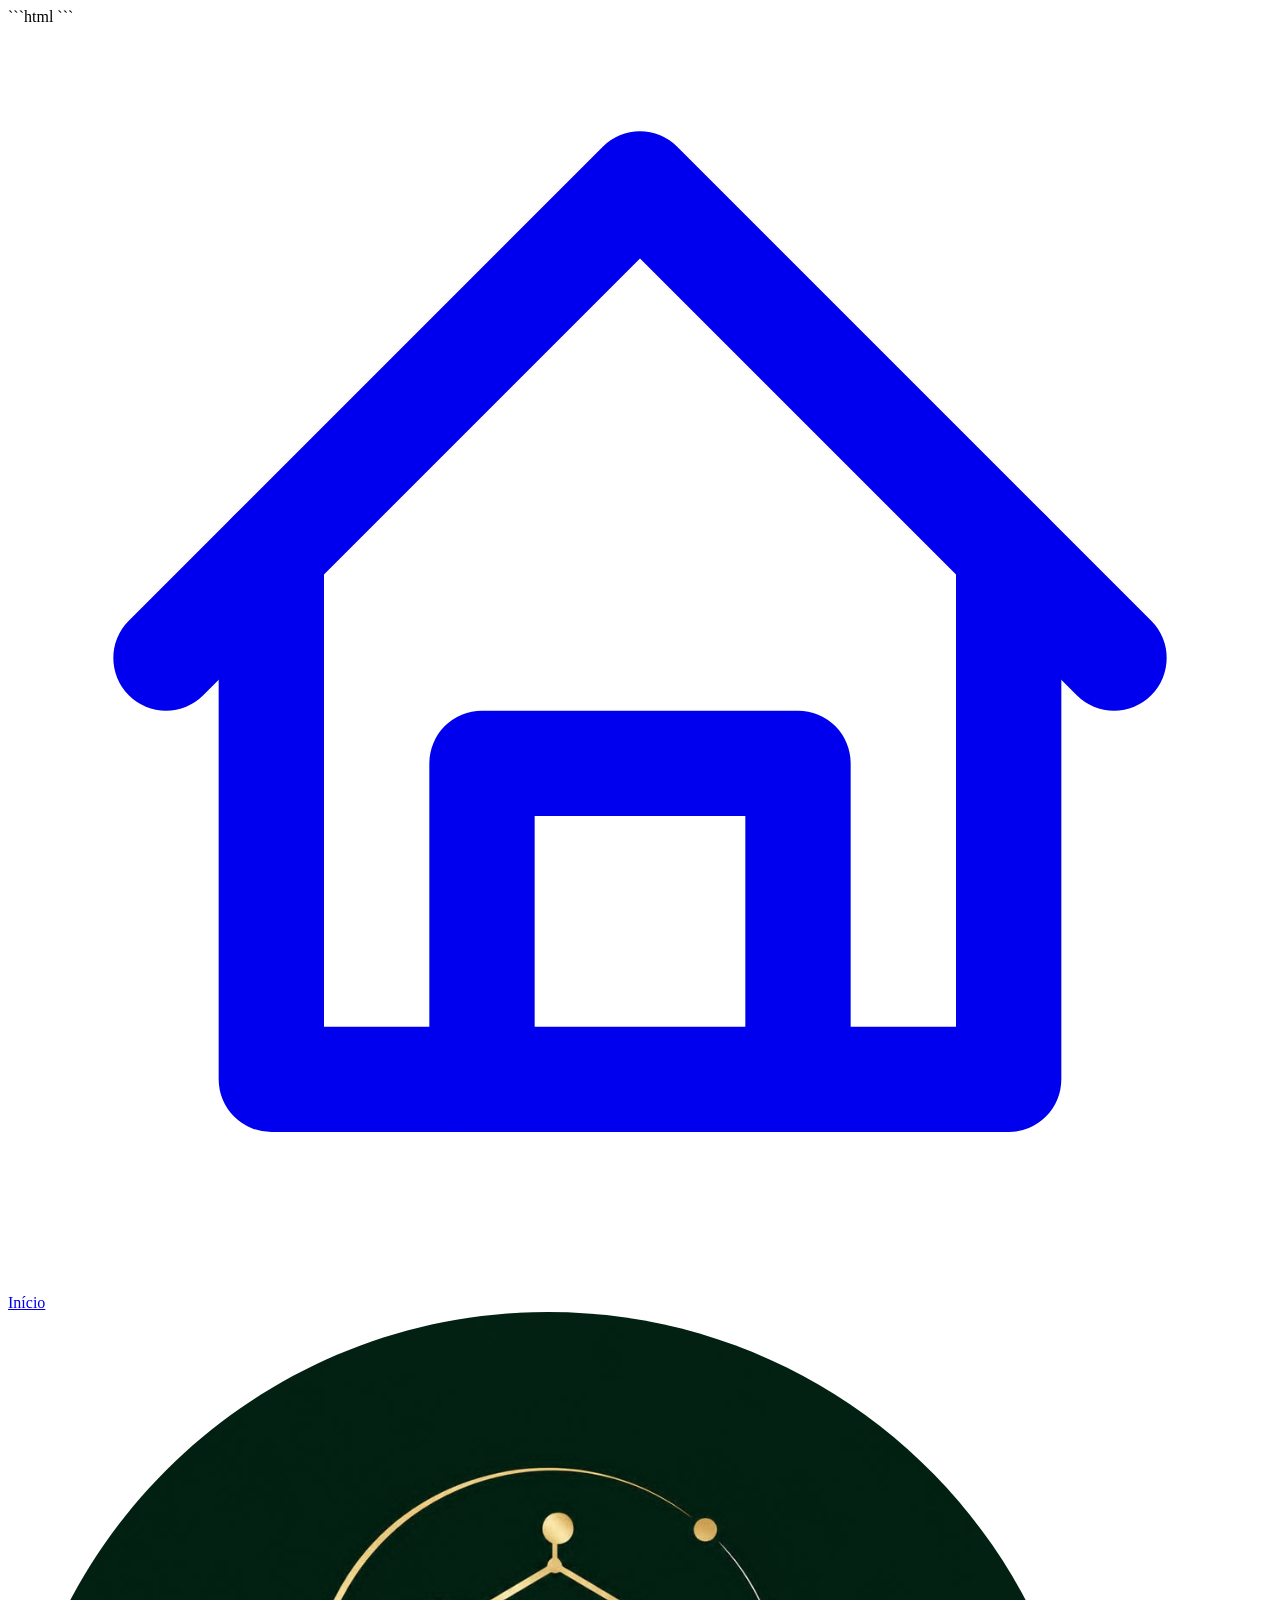
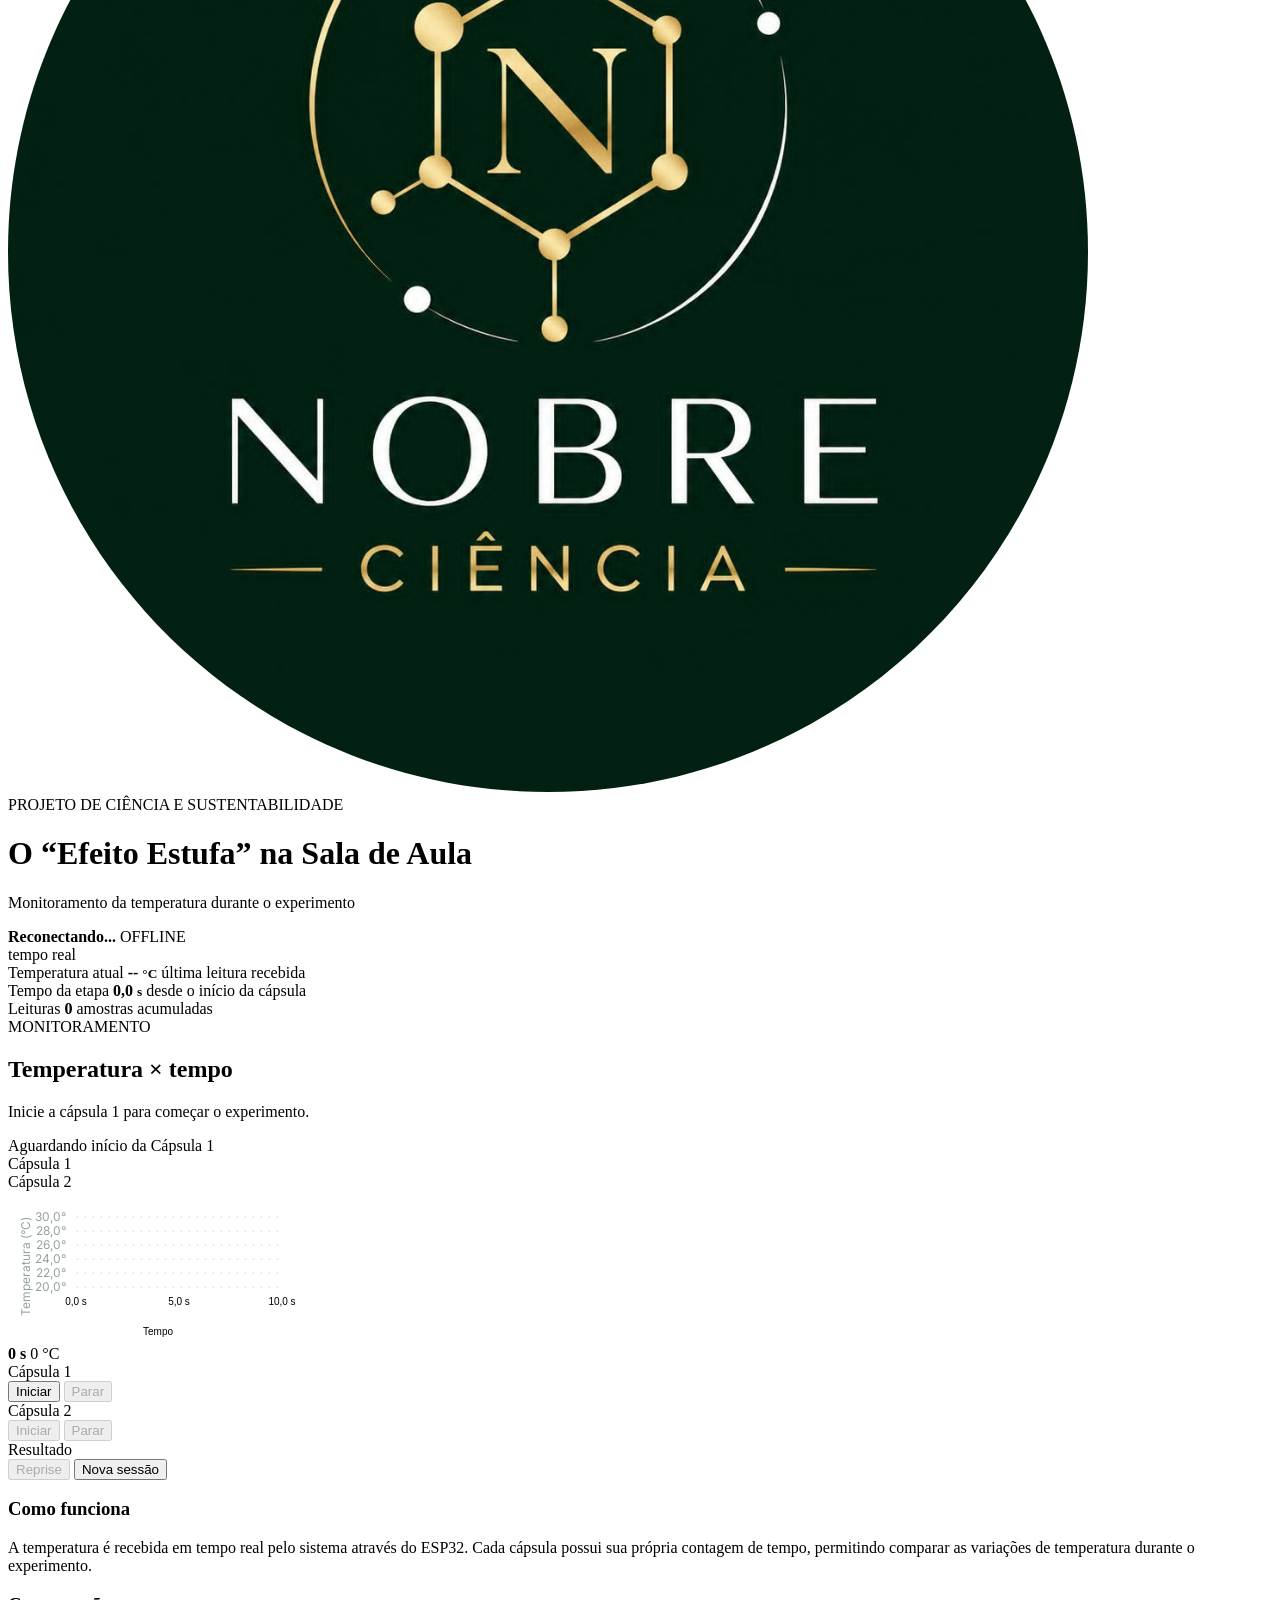
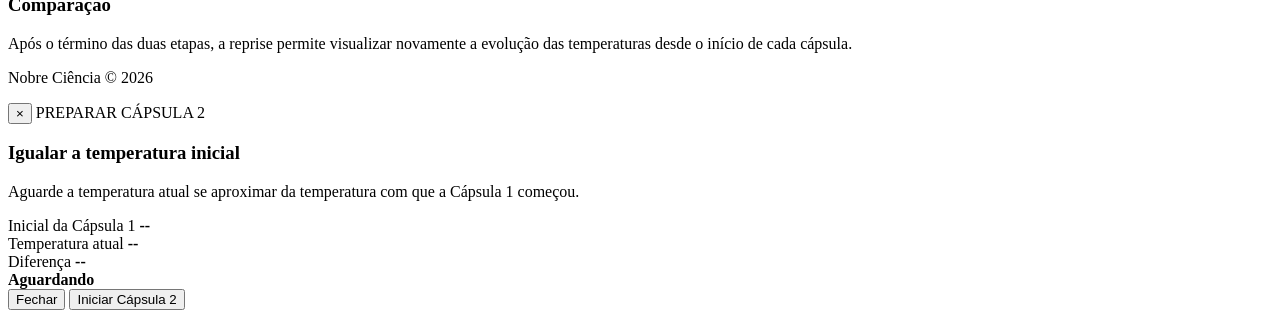
==== commit f2712be8: "Update apresentacao.html" ====
--- a/public/apresentacao.html
+++ b/public/apresentacao.html
@@ -1,18 +1,80 @@
 <!DOCTYPE html>
 <html lang="pt-BR">
+```html
 <head>
     <meta charset="UTF-8">
     <meta name="viewport" content="width=device-width, initial-scale=1.0">
     <meta name="theme-color" content="#0A2014">
-    <title>Efeito Estufa — Monitoramento</title>
+
+    <title>Monitoramento do Efeito Estufa com ESP32 | Nobre Ciência</title>
+
+    <meta name="description" content="Acompanhe o experimento escolar sobre o efeito estufa: monitoramento de temperatura em tempo real com ESP32, sensor infravermelho MLX90614 e comparação entre cápsulas com ar e CO₂.">
+    <meta name="robots" content="index, follow, max-image-preview:large">
+    <meta name="author" content="Projeto Nobre Ciência — IFBA Campus Irecê">
+
+    <link rel="canonical" href="https://www.nobreciencia.com.br/apresentacao.html">
+
+    <link rel="icon" type="image/png" href="/logo.png?v=2">
+    <link rel="shortcut icon" href="/logo.png?v=2">
+    <link rel="apple-touch-icon" href="/logo.png?v=2">
+
     <link rel="preconnect" href="https://fonts.googleapis.com">
     <link rel="preconnect" href="https://fonts.gstatic.com" crossorigin>
     <link href="https://fonts.googleapis.com/css2?family=Cinzel:wght@500;600;700&family=Inter:wght@400;500;600;700;800&display=swap" rel="stylesheet">
-    <link rel="icon" type="image/png" href="logo.png?v=2">
-    <link rel="shortcut icon" href="logo.png?v=2">
-    <link rel="apple-touch-icon" href="logo.png?v=2">
-    <link rel="stylesheet" href="style.css?v=3">
+
+    <link rel="stylesheet" href="/style.css?v=3">
+
+    <!-- Compartilhamento em redes sociais -->
+    <meta property="og:type" content="website">
+    <meta property="og:locale" content="pt_BR">
+    <meta property="og:site_name" content="Nobre Ciência">
+    <meta property="og:title" content="Monitoramento do Efeito Estufa com ESP32">
+    <meta property="og:description" content="Visualize as variações de temperatura do experimento escolar e compare os resultados das cápsulas monitoradas com sensor MLX90614.">
+    <meta property="og:url" content="https://www.nobreciencia.com.br/apresentacao.html">
+    <meta property="og:image" content="https://www.nobreciencia.com.br/logo.png">
+    <meta property="og:image:alt" content="Identidade visual do projeto Nobre Ciência">
+
+    <meta name="twitter:card" content="summary_large_image">
+    <meta name="twitter:title" content="Monitoramento do Efeito Estufa com ESP32">
+    <meta name="twitter:description" content="Experimento de ciência e sustentabilidade com monitoramento de temperatura em tempo real.">
+    <meta name="twitter:image" content="https://www.nobreciencia.com.br/logo.png">
+
+    <!-- Dados estruturados da página -->
+    <script type="application/ld+json">
+    {
+      "@context": "https://schema.org",
+      "@type": "WebPage",
+      "name": "Monitoramento do Efeito Estufa com ESP32",
+      "description": "Interface de monitoramento experimental de temperatura com ESP32 e sensor infravermelho MLX90614, desenvolvida para um projeto educativo de ciência e sustentabilidade.",
+      "url": "https://www.nobreciencia.com.br/apresentacao.html",
+      "inLanguage": "pt-BR",
+      "isPartOf": {
+        "@type": "WebSite",
+        "name": "Nobre Ciência",
+        "url": "https://www.nobreciencia.com.br/"
+      },
+      "about": [
+        {
+          "@type": "Thing",
+          "name": "Efeito estufa"
+        },
+        {
+          "@type": "Thing",
+          "name": "Monitoramento de temperatura"
+        },
+        {
+          "@type": "Thing",
+          "name": "ESP32"
+        },
+        {
+          "@type": "Thing",
+          "name": "MLX90614"
+        }
+      ]
+    }
+    </script>
 </head>
+```
 
 <body>
 
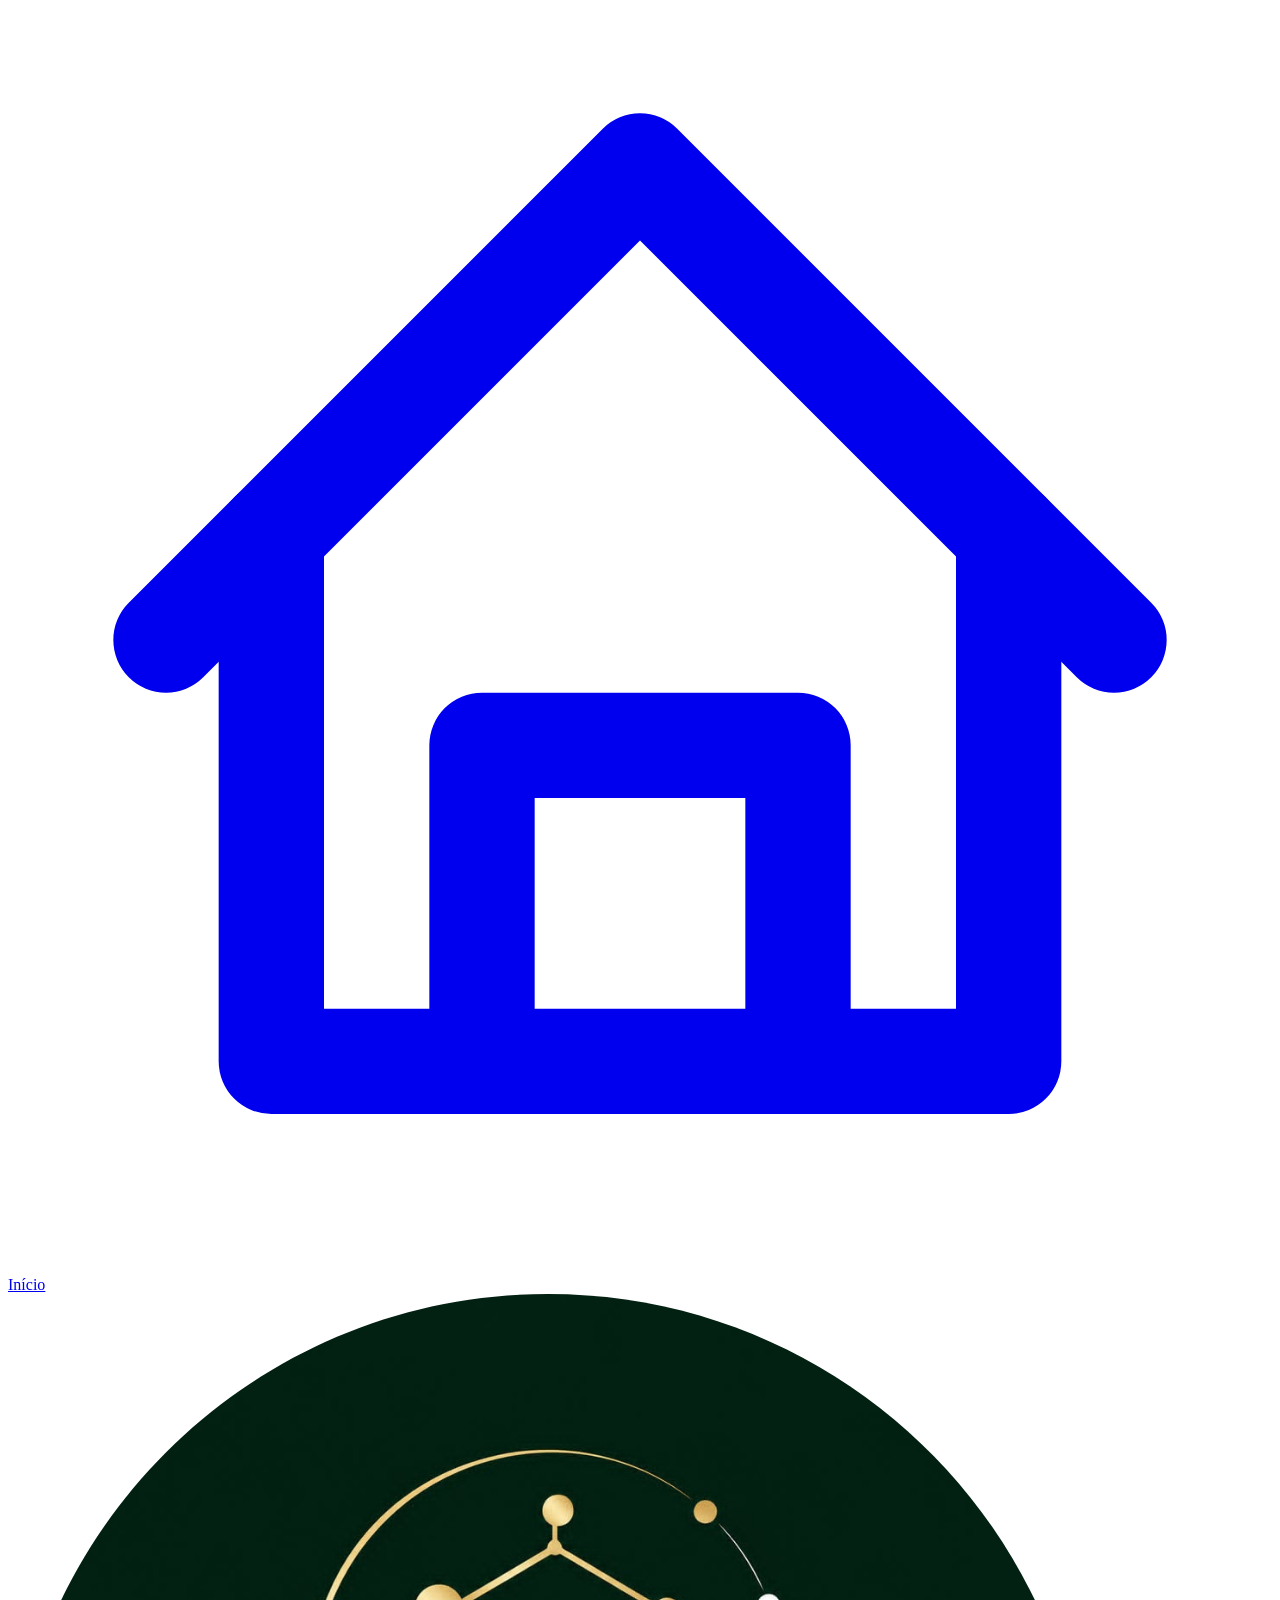
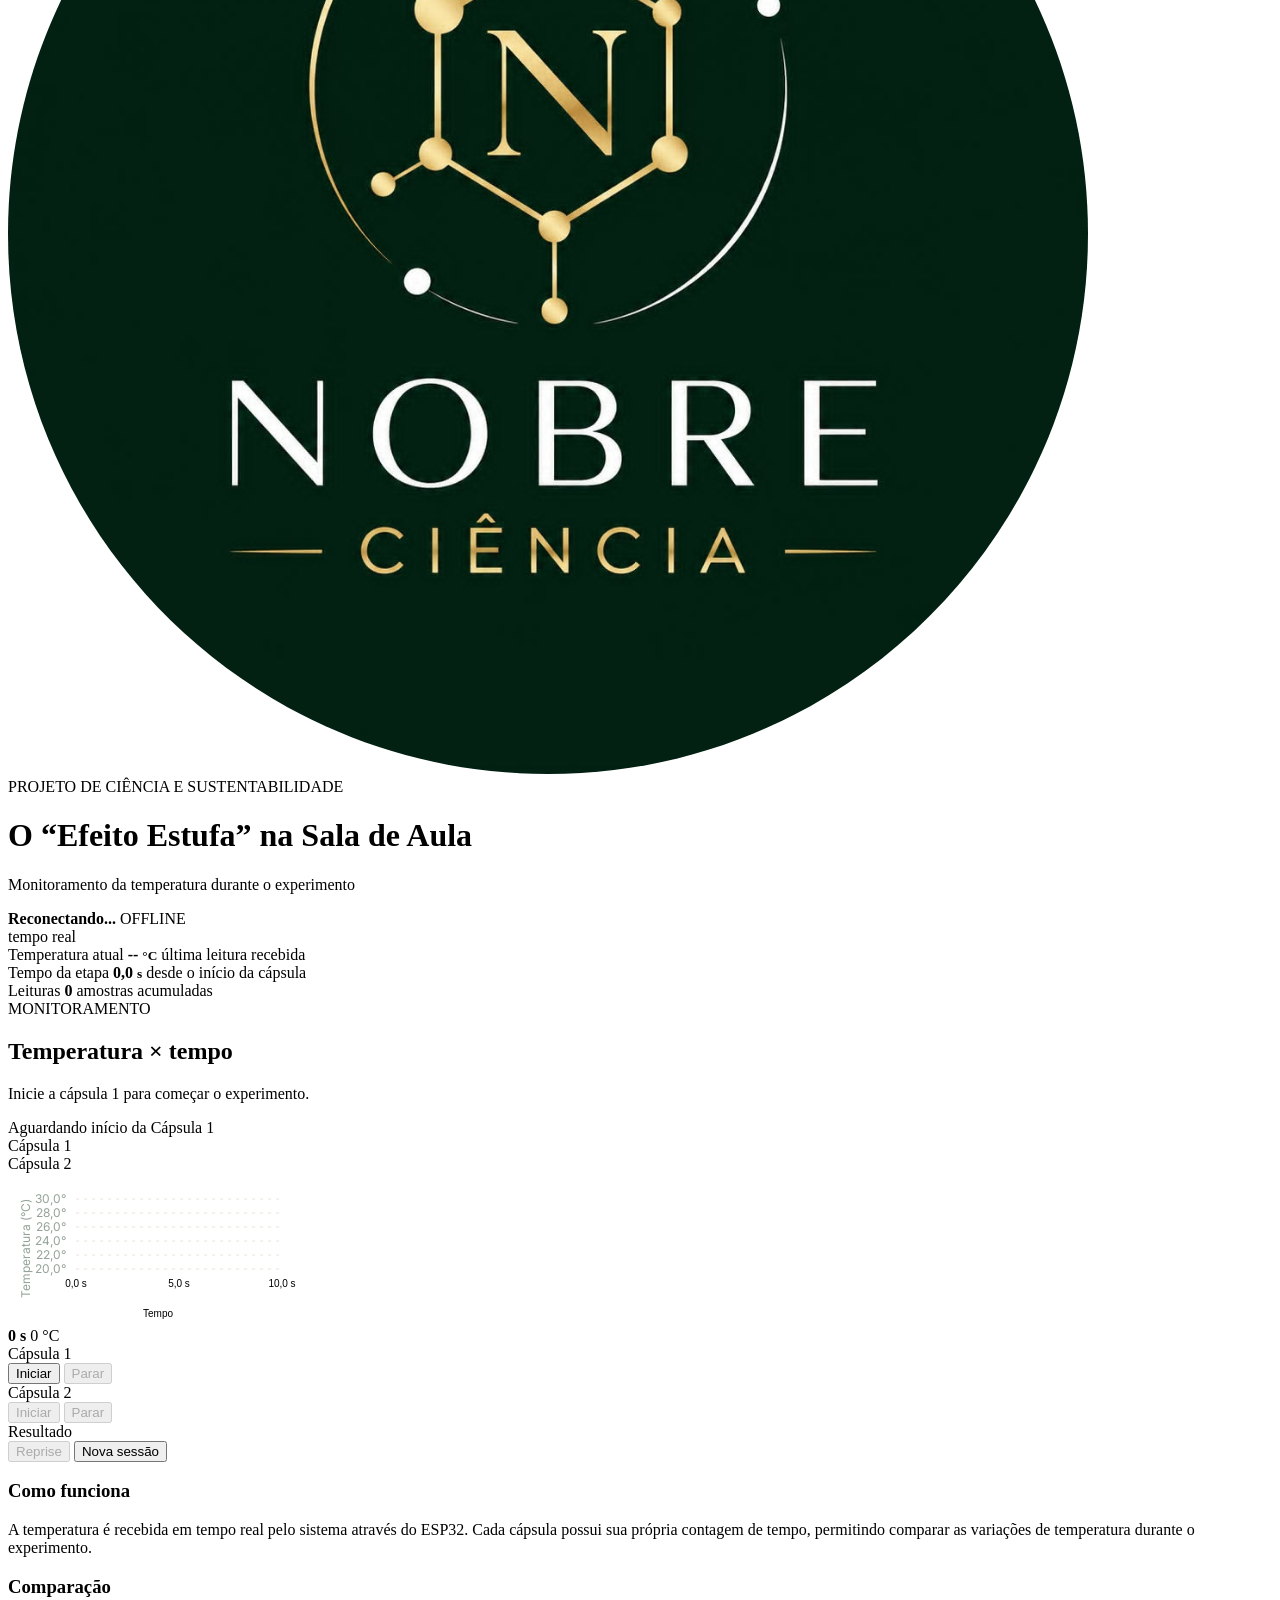
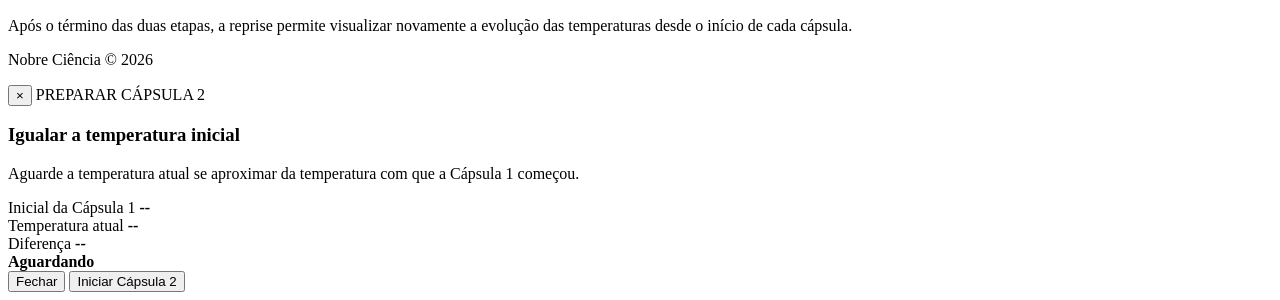
==== commit 7a9711b8: "Update apresentacao.html" ====
--- a/public/apresentacao.html
+++ b/public/apresentacao.html
@@ -1,6 +1,5 @@
 <!DOCTYPE html>
 <html lang="pt-BR">
-```html
 <head>
     <meta charset="UTF-8">
     <meta name="viewport" content="width=device-width, initial-scale=1.0">
@@ -74,7 +73,6 @@
     }
     </script>
 </head>
-```
 
 <body>
 
